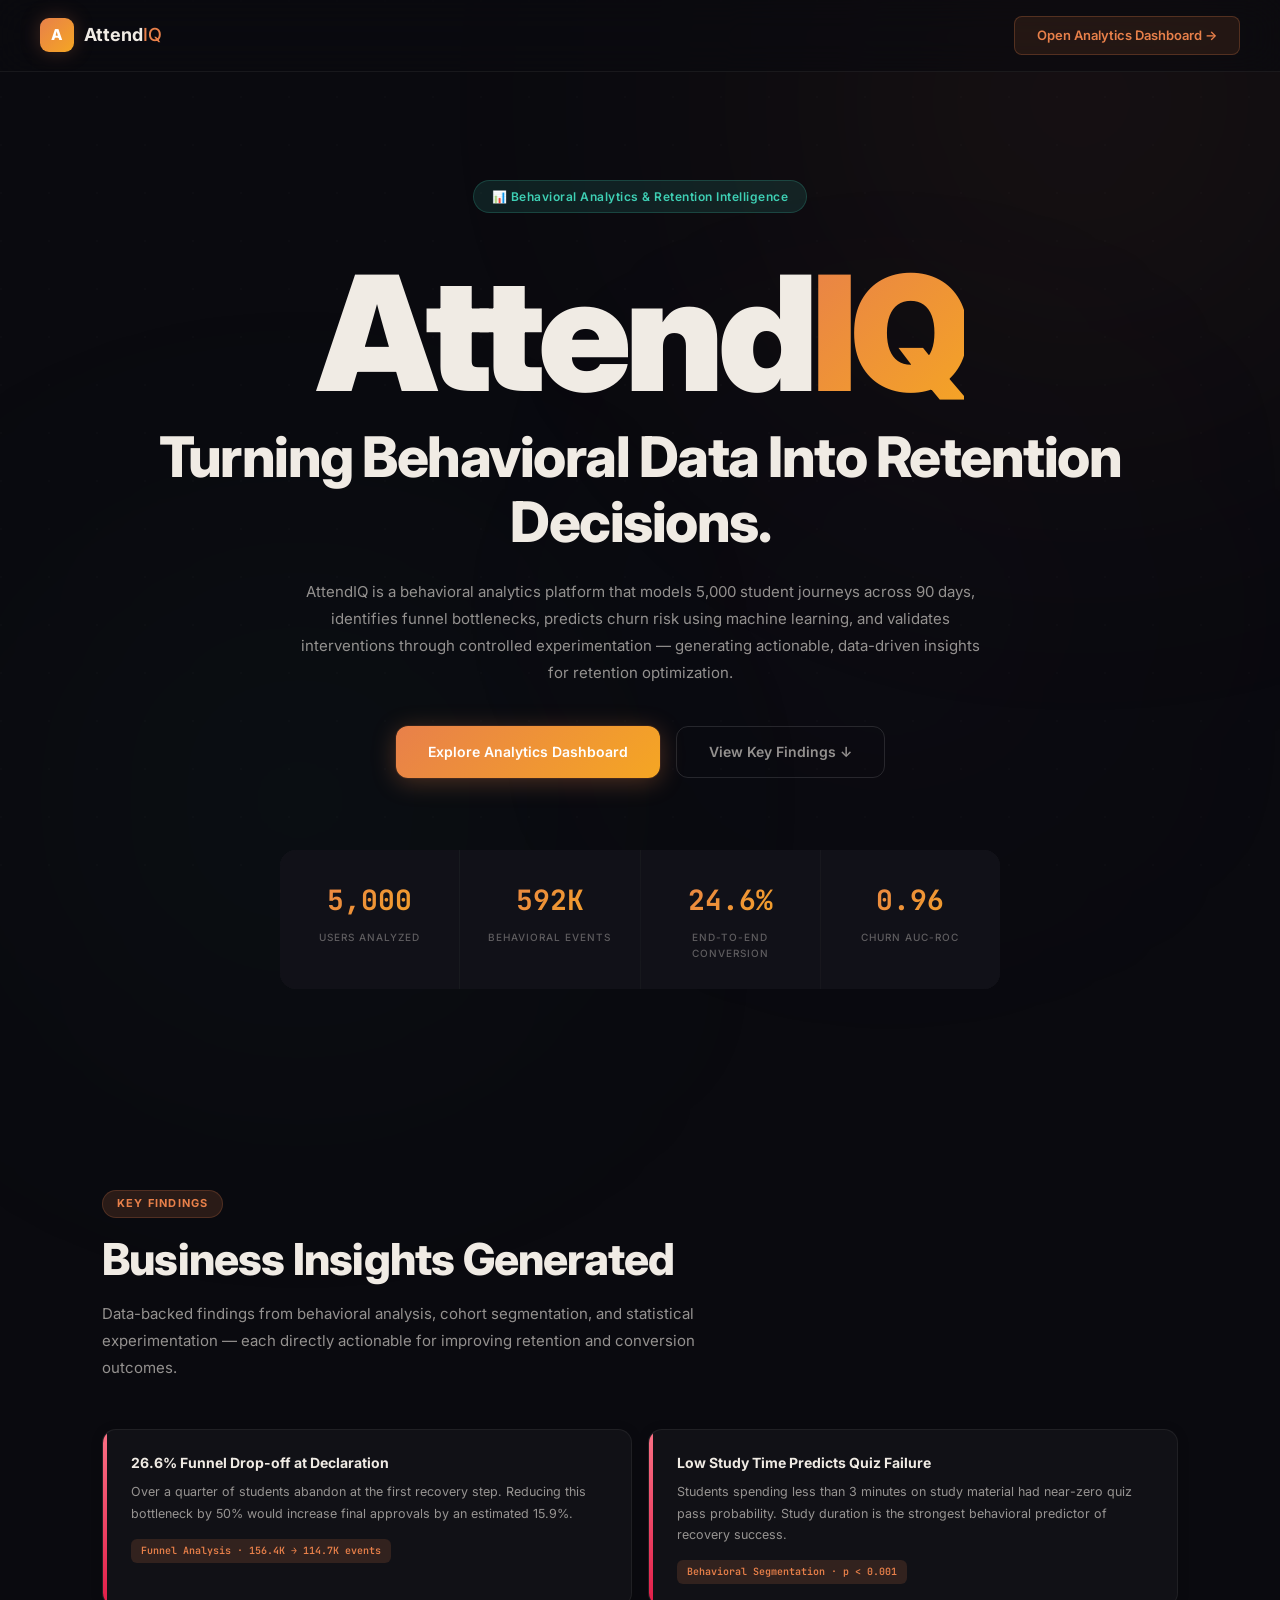
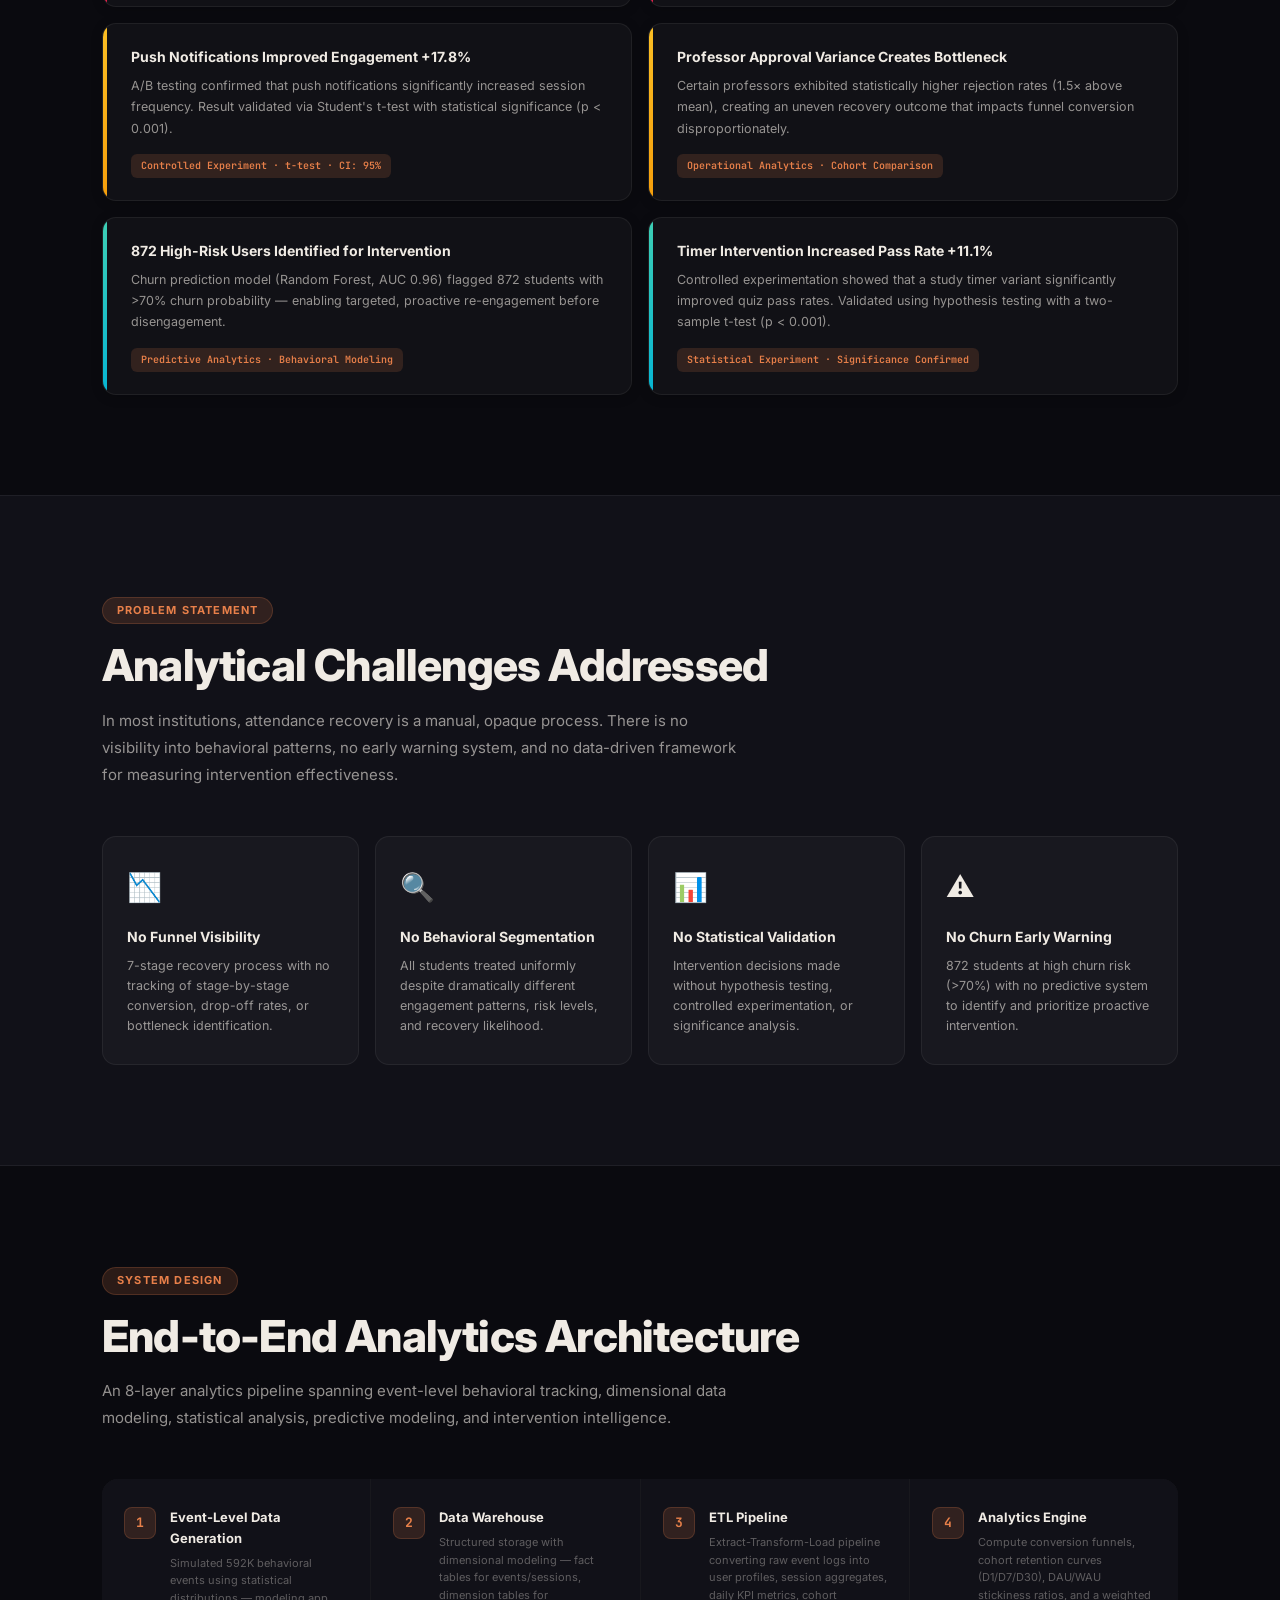
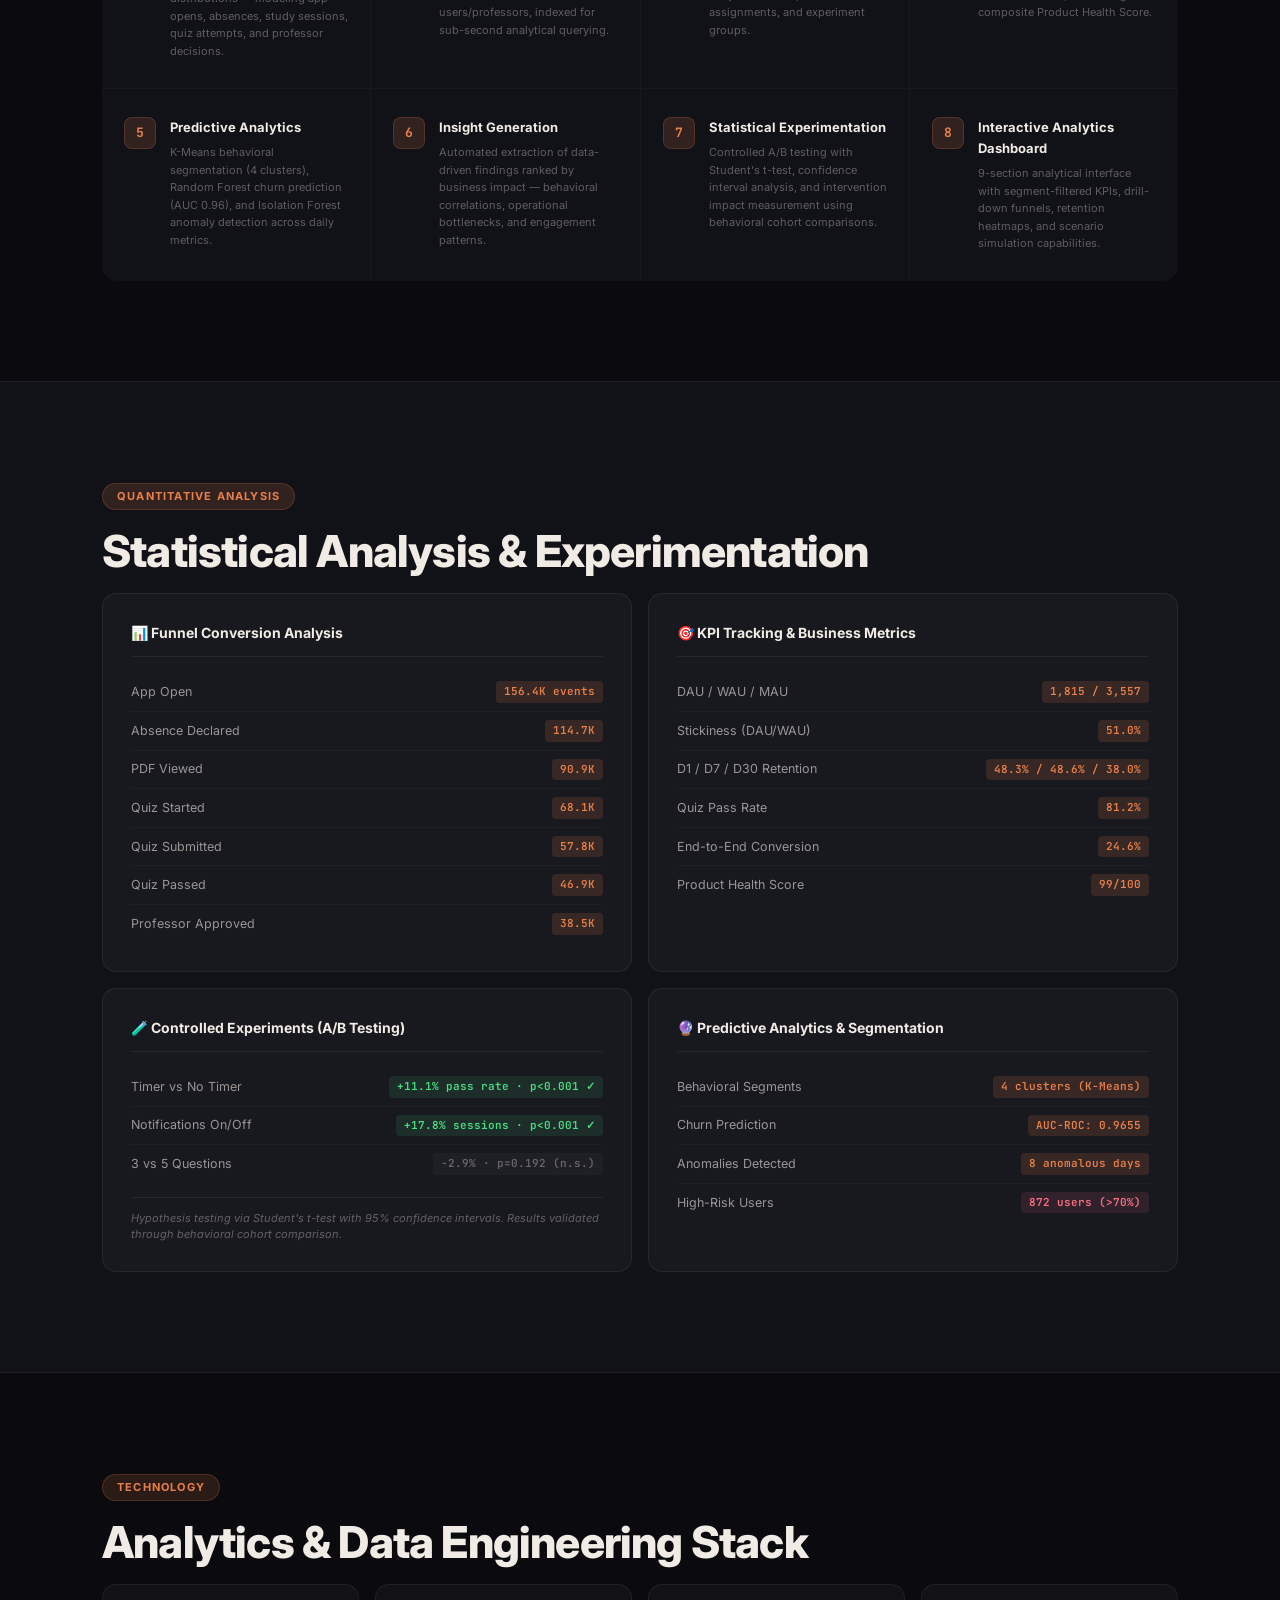
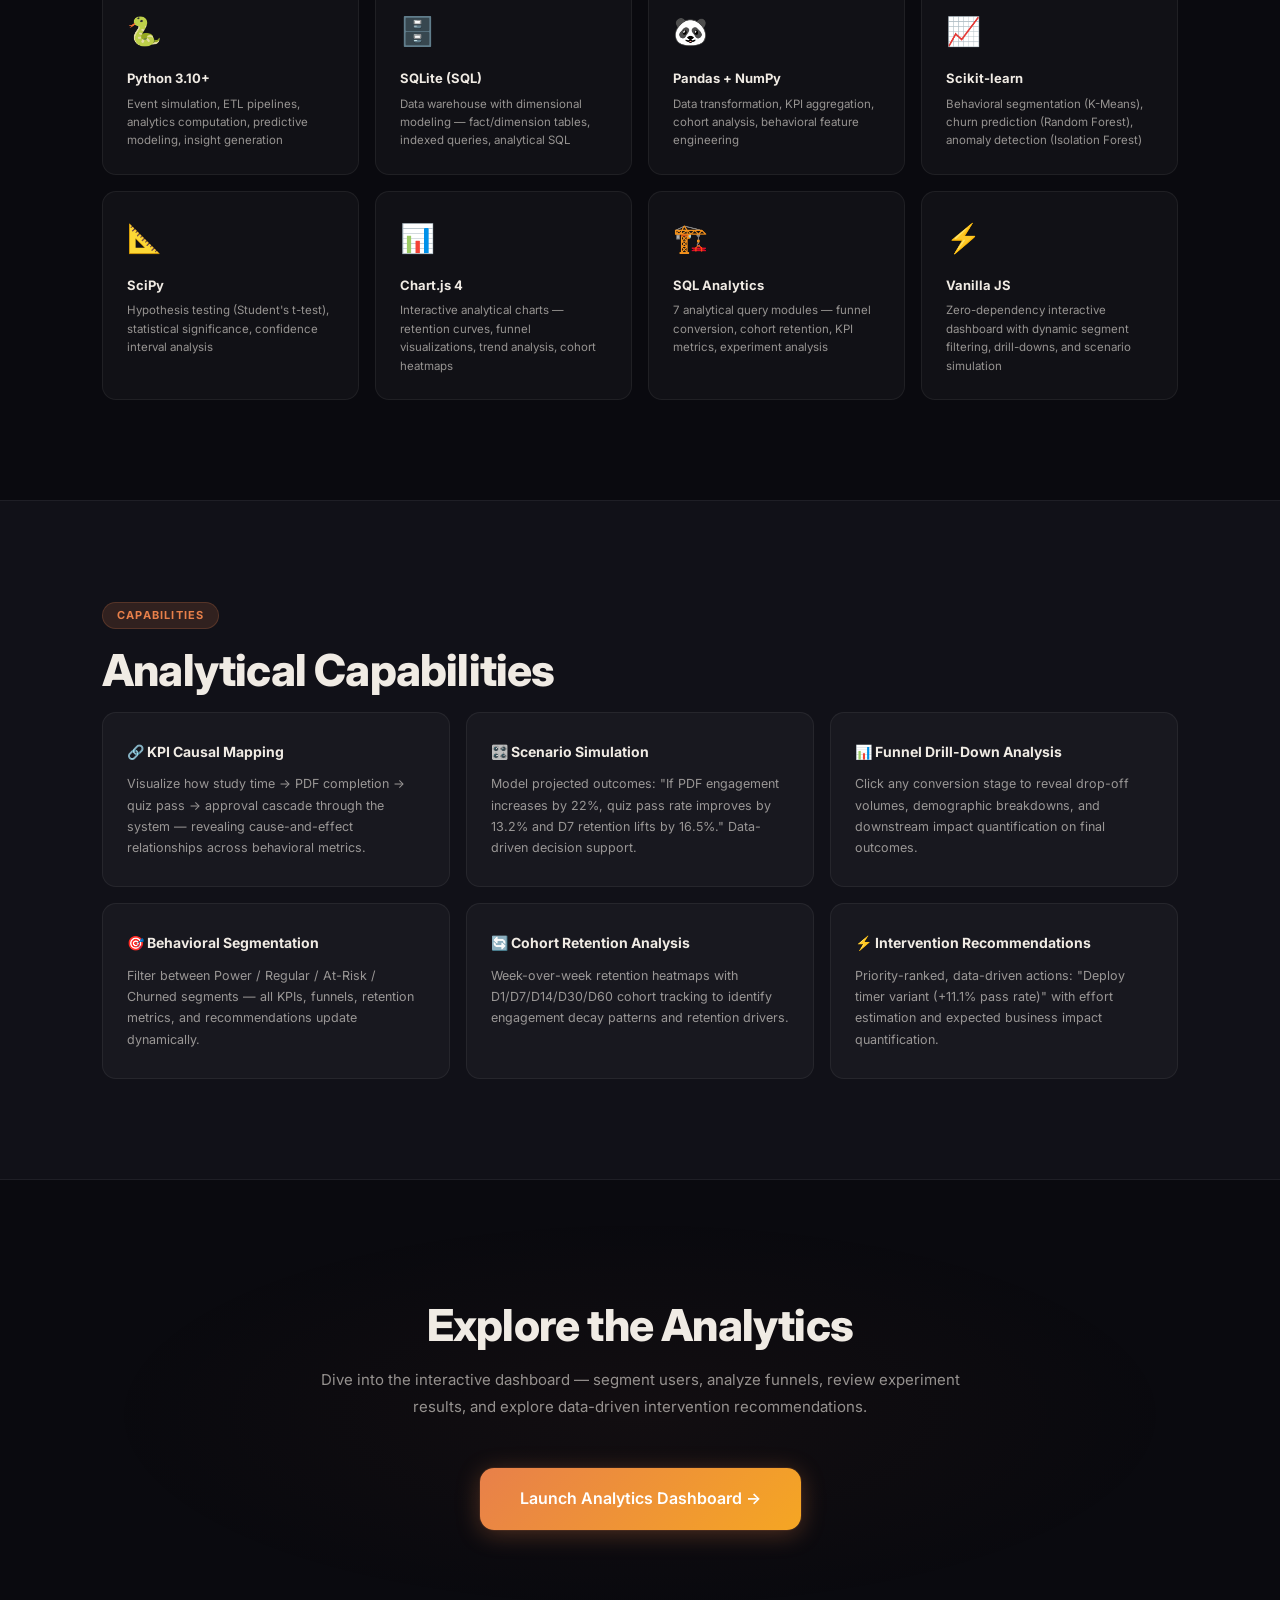
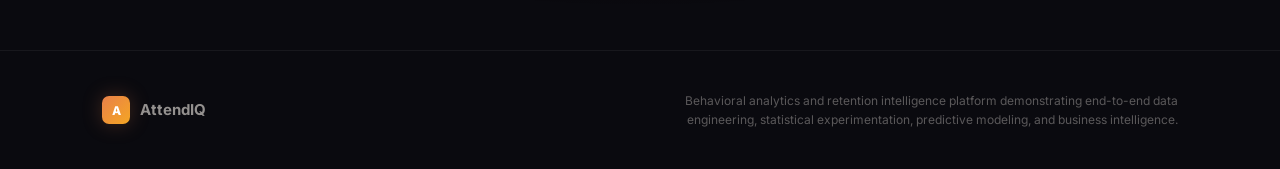
==== dashboard/index.html @ 74b56e95 "feat: AttendIQ - Behavioral Analytics Platform with 18 charts" ====
<!DOCTYPE html>
<html lang="en">
<head>
  <meta charset="UTF-8">
  <meta name="viewport" content="width=device-width, initial-scale=1.0">
  <title>AttendIQ — Behavioral Analytics & Retention Intelligence Platform</title>
  <meta name="description" content="Behavioral analytics and retention intelligence platform — funnel analysis, churn prediction, cohort retention, statistical experimentation, and data-driven intervention recommendations for student attendance recovery.">
  <link rel="stylesheet" href="css/landing.css">
</head>
<body>

<div class="bg-grid"></div>
<div class="orb orb-1"></div>
<div class="orb orb-2"></div>
<div class="orb orb-3"></div>

<!-- ═══ NAV ═══ -->
<nav class="nav">
  <div class="nav-brand"><div class="logo">A</div><span class="brand">Attend<em>IQ</em></span></div>
  <a href="app.html" class="nav-cta">Open Analytics Dashboard →</a>
</nav>

<!-- ═══ HERO ═══ -->
<section class="hero">
  <div class="hero-badge">📊 Behavioral Analytics & Retention Intelligence</div>

  <!-- Large centered brand with hover glow -->
  <div class="hero-brand-center">
    <span class="hero-brand-word">Attend<em>IQ</em></span>
  </div>

  <h1 class="hero-tagline">Turning Behavioral Data Into Retention Decisions.</h1>

  <p class="hero-sub">AttendIQ is a behavioral analytics platform that models 5,000 student journeys across 90 days, identifies funnel bottlenecks, predicts churn risk using machine learning, and validates interventions through controlled experimentation — generating actionable, data-driven insights for retention optimization.</p>
  <div class="hero-actions">
    <a href="app.html" class="btn btn-primary">Explore Analytics Dashboard</a>
    <a href="#insights" class="btn btn-ghost">View Key Findings ↓</a>
  </div>
  <div class="hero-stats">
    <div class="hero-stat"><span class="hero-stat-val">5,000</span><span class="hero-stat-lbl">Users Analyzed</span></div>
    <div class="hero-stat"><span class="hero-stat-val">592K</span><span class="hero-stat-lbl">Behavioral Events</span></div>
    <div class="hero-stat"><span class="hero-stat-val">24.6%</span><span class="hero-stat-lbl">End-to-End Conversion</span></div>
    <div class="hero-stat"><span class="hero-stat-val">0.96</span><span class="hero-stat-lbl">Churn AUC-ROC</span></div>
  </div>
</section>

<!-- ═══ KEY BUSINESS INSIGHTS ═══ -->
<section class="section" id="insights">
  <div class="container">
    <div class="section-badge">Key Findings</div>
    <h2>Business Insights Generated</h2>
    <p class="section-desc">Data-backed findings from behavioral analysis, cohort segmentation, and statistical experimentation — each directly actionable for improving retention and conversion outcomes.</p>
    <div class="insights-grid">
      <div class="insight-card critical">
        <div class="insight-indicator"></div>
        <div class="insight-content">
          <h3>26.6% Funnel Drop-off at Declaration</h3>
          <p>Over a quarter of students abandon at the first recovery step. Reducing this bottleneck by 50% would increase final approvals by an estimated 15.9%.</p>
          <div class="insight-evidence">Funnel Analysis · 156.4K → 114.7K events</div>
        </div>
      </div>
      <div class="insight-card critical">
        <div class="insight-indicator"></div>
        <div class="insight-content">
          <h3>Low Study Time Predicts Quiz Failure</h3>
          <p>Students spending less than 3 minutes on study material had near-zero quiz pass probability. Study duration is the strongest behavioral predictor of recovery success.</p>
          <div class="insight-evidence">Behavioral Segmentation · p &lt; 0.001</div>
        </div>
      </div>
      <div class="insight-card warning">
        <div class="insight-indicator"></div>
        <div class="insight-content">
          <h3>Push Notifications Improved Engagement +17.8%</h3>
          <p>A/B testing confirmed that push notifications significantly increased session frequency. Result validated via Student's t-test with statistical significance (p &lt; 0.001).</p>
          <div class="insight-evidence">Controlled Experiment · t-test · CI: 95%</div>
        </div>
      </div>
      <div class="insight-card warning">
        <div class="insight-indicator"></div>
        <div class="insight-content">
          <h3>Professor Approval Variance Creates Bottleneck</h3>
          <p>Certain professors exhibited statistically higher rejection rates (1.5× above mean), creating an uneven recovery outcome that impacts funnel conversion disproportionately.</p>
          <div class="insight-evidence">Operational Analytics · Cohort Comparison</div>
        </div>
      </div>
      <div class="insight-card info">
        <div class="insight-indicator"></div>
        <div class="insight-content">
          <h3>872 High-Risk Users Identified for Intervention</h3>
          <p>Churn prediction model (Random Forest, AUC 0.96) flagged 872 students with &gt;70% churn probability — enabling targeted, proactive re-engagement before disengagement.</p>
          <div class="insight-evidence">Predictive Analytics · Behavioral Modeling</div>
        </div>
      </div>
      <div class="insight-card info">
        <div class="insight-indicator"></div>
        <div class="insight-content">
          <h3>Timer Intervention Increased Pass Rate +11.1%</h3>
          <p>Controlled experimentation showed that a study timer variant significantly improved quiz pass rates. Validated using hypothesis testing with a two-sample t-test (p &lt; 0.001).</p>
          <div class="insight-evidence">Statistical Experiment · Significance Confirmed</div>
        </div>
      </div>
    </div>
  </div>
</section>

<!-- ═══ ANALYTICAL CHALLENGES ═══ -->
<section class="section section-dark" id="challenges">
  <div class="container">
    <div class="section-badge">Problem Statement</div>
    <h2>Analytical Challenges Addressed</h2>
    <p class="section-desc">In most institutions, attendance recovery is a manual, opaque process. There is no visibility into behavioral patterns, no early warning system, and no data-driven framework for measuring intervention effectiveness.</p>
    <div class="problem-grid">
      <div class="problem-card">
        <div class="problem-icon">📉</div>
        <h3>No Funnel Visibility</h3>
        <p>7-stage recovery process with no tracking of stage-by-stage conversion, drop-off rates, or bottleneck identification.</p>
      </div>
      <div class="problem-card">
        <div class="problem-icon">🔍</div>
        <h3>No Behavioral Segmentation</h3>
        <p>All students treated uniformly despite dramatically different engagement patterns, risk levels, and recovery likelihood.</p>
      </div>
      <div class="problem-card">
        <div class="problem-icon">📊</div>
        <h3>No Statistical Validation</h3>
        <p>Intervention decisions made without hypothesis testing, controlled experimentation, or significance analysis.</p>
      </div>
      <div class="problem-card">
        <div class="problem-icon">⚠️</div>
        <h3>No Churn Early Warning</h3>
        <p>872 students at high churn risk (&gt;70%) with no predictive system to identify and prioritize proactive intervention.</p>
      </div>
    </div>
  </div>
</section>

<!-- ═══ ANALYTICS ARCHITECTURE ═══ -->
<section class="section" id="architecture">
  <div class="container">
    <div class="section-badge">System Design</div>
    <h2>End-to-End Analytics Architecture</h2>
    <p class="section-desc">An 8-layer analytics pipeline spanning event-level behavioral tracking, dimensional data modeling, statistical analysis, predictive modeling, and intervention intelligence.</p>
    <div class="pipeline">
      <div class="pipe-step"><div class="pipe-num">1</div><div class="pipe-content"><h4>Event-Level Data Generation</h4><p>Simulated 592K behavioral events using statistical distributions — modeling app opens, absences, study sessions, quiz attempts, and professor decisions.</p></div></div>
      <div class="pipe-step"><div class="pipe-num">2</div><div class="pipe-content"><h4>Data Warehouse</h4><p>Structured storage with dimensional modeling — fact tables for events/sessions, dimension tables for users/professors, indexed for sub-second analytical querying.</p></div></div>
      <div class="pipe-step"><div class="pipe-num">3</div><div class="pipe-content"><h4>ETL Pipeline</h4><p>Extract-Transform-Load pipeline converting raw event logs into user profiles, session aggregates, daily KPI metrics, cohort assignments, and experiment groups.</p></div></div>
      <div class="pipe-step"><div class="pipe-num">4</div><div class="pipe-content"><h4>Analytics Engine</h4><p>Compute conversion funnels, cohort retention curves (D1/D7/D30), DAU/WAU stickiness ratios, and a weighted composite Product Health Score.</p></div></div>
      <div class="pipe-step"><div class="pipe-num">5</div><div class="pipe-content"><h4>Predictive Analytics</h4><p>K-Means behavioral segmentation (4 clusters), Random Forest churn prediction (AUC 0.96), and Isolation Forest anomaly detection across daily metrics.</p></div></div>
      <div class="pipe-step"><div class="pipe-num">6</div><div class="pipe-content"><h4>Insight Generation</h4><p>Automated extraction of data-driven findings ranked by business impact — behavioral correlations, operational bottlenecks, and engagement patterns.</p></div></div>
      <div class="pipe-step"><div class="pipe-num">7</div><div class="pipe-content"><h4>Statistical Experimentation</h4><p>Controlled A/B testing with Student's t-test, confidence interval analysis, and intervention impact measurement using behavioral cohort comparisons.</p></div></div>
      <div class="pipe-step"><div class="pipe-num">8</div><div class="pipe-content"><h4>Interactive Analytics Dashboard</h4><p>9-section analytical interface with segment-filtered KPIs, drill-down funnels, retention heatmaps, and scenario simulation capabilities.</p></div></div>
    </div>
  </div>
</section>

<!-- ═══ STATISTICAL ANALYSIS & EXPERIMENTATION ═══ -->
<section class="section section-dark" id="statistics">
  <div class="container">
    <div class="section-badge">Quantitative Analysis</div>
    <h2>Statistical Analysis & Experimentation</h2>
    <div class="params-grid">
      <div class="param-group">
        <h3>📊 Funnel Conversion Analysis</h3>
        <ul>
          <li><span>App Open</span> <span class="tag-val">156.4K events</span></li>
          <li><span>Absence Declared</span> <span class="tag-val">114.7K</span></li>
          <li><span>PDF Viewed</span> <span class="tag-val">90.9K</span></li>
          <li><span>Quiz Started</span> <span class="tag-val">68.1K</span></li>
          <li><span>Quiz Submitted</span> <span class="tag-val">57.8K</span></li>
          <li><span>Quiz Passed</span> <span class="tag-val">46.9K</span></li>
          <li><span>Professor Approved</span> <span class="tag-val">38.5K</span></li>
        </ul>
      </div>
      <div class="param-group">
        <h3>🎯 KPI Tracking & Business Metrics</h3>
        <ul>
          <li><span>DAU / WAU / MAU</span> <span class="tag-val">1,815 / 3,557</span></li>
          <li><span>Stickiness (DAU/WAU)</span> <span class="tag-val">51.0%</span></li>
          <li><span>D1 / D7 / D30 Retention</span> <span class="tag-val">48.3% / 48.6% / 38.0%</span></li>
          <li><span>Quiz Pass Rate</span> <span class="tag-val">81.2%</span></li>
          <li><span>End-to-End Conversion</span> <span class="tag-val">24.6%</span></li>
          <li><span>Product Health Score</span> <span class="tag-val">99/100</span></li>
        </ul>
      </div>
      <div class="param-group">
        <h3>🧪 Controlled Experiments (A/B Testing)</h3>
        <ul>
          <li><span>Timer vs No Timer</span> <span class="tag-val emerald">+11.1% pass rate · p&lt;0.001 ✓</span></li>
          <li><span>Notifications On/Off</span> <span class="tag-val emerald">+17.8% sessions · p&lt;0.001 ✓</span></li>
          <li><span>3 vs 5 Questions</span> <span class="tag-val muted">−2.9% · p=0.192 (n.s.)</span></li>
        </ul>
        <div class="stat-note">Hypothesis testing via Student's t-test with 95% confidence intervals. Results validated through behavioral cohort comparison.</div>
      </div>
      <div class="param-group">
        <h3>🔮 Predictive Analytics & Segmentation</h3>
        <ul>
          <li><span>Behavioral Segments</span> <span class="tag-val">4 clusters (K-Means)</span></li>
          <li><span>Churn Prediction</span> <span class="tag-val">AUC-ROC: 0.9655</span></li>
          <li><span>Anomalies Detected</span> <span class="tag-val">8 anomalous days</span></li>
          <li><span>High-Risk Users</span> <span class="tag-val rose">872 users (&gt;70%)</span></li>
        </ul>
      </div>
    </div>
  </div>
</section>

<!-- ═══ ANALYTICS & DATA ENGINEERING STACK ═══ -->
<section class="section" id="techstack">
  <div class="container">
    <div class="section-badge">Technology</div>
    <h2>Analytics & Data Engineering Stack</h2>
    <div class="tech-grid">
      <div class="tech-card"><div class="tech-icon">🐍</div><h4>Python 3.10+</h4><p>Event simulation, ETL pipelines, analytics computation, predictive modeling, insight generation</p></div>
      <div class="tech-card"><div class="tech-icon">🗄️</div><h4>SQLite (SQL)</h4><p>Data warehouse with dimensional modeling — fact/dimension tables, indexed queries, analytical SQL</p></div>
      <div class="tech-card"><div class="tech-icon">🐼</div><h4>Pandas + NumPy</h4><p>Data transformation, KPI aggregation, cohort analysis, behavioral feature engineering</p></div>
      <div class="tech-card"><div class="tech-icon">📈</div><h4>Scikit-learn</h4><p>Behavioral segmentation (K-Means), churn prediction (Random Forest), anomaly detection (Isolation Forest)</p></div>
      <div class="tech-card"><div class="tech-icon">📐</div><h4>SciPy</h4><p>Hypothesis testing (Student's t-test), statistical significance, confidence interval analysis</p></div>
      <div class="tech-card"><div class="tech-icon">📊</div><h4>Chart.js 4</h4><p>Interactive analytical charts — retention curves, funnel visualizations, trend analysis, cohort heatmaps</p></div>
      <div class="tech-card"><div class="tech-icon">🏗️</div><h4>SQL Analytics</h4><p>7 analytical query modules — funnel conversion, cohort retention, KPI metrics, experiment analysis</p></div>
      <div class="tech-card"><div class="tech-icon">⚡</div><h4>Vanilla JS</h4><p>Zero-dependency interactive dashboard with dynamic segment filtering, drill-downs, and scenario simulation</p></div>
    </div>
  </div>
</section>

<!-- ═══ ANALYTICAL CAPABILITIES ═══ -->
<section class="section section-dark" id="capabilities">
  <div class="container">
    <div class="section-badge">Capabilities</div>
    <h2>Analytical Capabilities</h2>
    <div class="features-grid">
      <div class="feature"><h4>🔗 KPI Causal Mapping</h4><p>Visualize how study time → PDF completion → quiz pass → approval cascade through the system — revealing cause-and-effect relationships across behavioral metrics.</p></div>
      <div class="feature"><h4>🎛️ Scenario Simulation</h4><p>Model projected outcomes: "If PDF engagement increases by 22%, quiz pass rate improves by 13.2% and D7 retention lifts by 16.5%." Data-driven decision support.</p></div>
      <div class="feature"><h4>📊 Funnel Drill-Down Analysis</h4><p>Click any conversion stage to reveal drop-off volumes, demographic breakdowns, and downstream impact quantification on final outcomes.</p></div>
      <div class="feature"><h4>🎯 Behavioral Segmentation</h4><p>Filter between Power / Regular / At-Risk / Churned segments — all KPIs, funnels, retention metrics, and recommendations update dynamically.</p></div>
      <div class="feature"><h4>🔄 Cohort Retention Analysis</h4><p>Week-over-week retention heatmaps with D1/D7/D14/D30/D60 cohort tracking to identify engagement decay patterns and retention drivers.</p></div>
      <div class="feature"><h4>⚡ Intervention Recommendations</h4><p>Priority-ranked, data-driven actions: "Deploy timer variant (+11.1% pass rate)" with effort estimation and expected business impact quantification.</p></div>
    </div>
  </div>
</section>

<!-- ═══ CTA ═══ -->
<section class="section section-cta">
  <div class="container" style="text-align:center">
    <h2>Explore the Analytics</h2>
    <p class="section-desc" style="margin-left:auto;margin-right:auto">Dive into the interactive dashboard — segment users, analyze funnels, review experiment results, and explore data-driven intervention recommendations.</p>
    <a href="app.html" class="btn btn-primary btn-lg">Launch Analytics Dashboard →</a>
  </div>
</section>

<!-- ═══ FOOTER ═══ -->
<footer class="footer">
  <div class="container footer-inner">
    <div class="footer-brand"><div class="logo logo-sm">A</div><span>AttendIQ</span></div>
    <div class="footer-text">Behavioral analytics and retention intelligence platform demonstrating end-to-end data engineering, statistical experimentation, predictive modeling, and business intelligence.</div>
  </div>
</footer>

</body>
</html>
---- dashboard/css/landing.css ----
@import url('https://fonts.googleapis.com/css2?family=Inter:wght@300;400;500;600;700;800;900&family=JetBrains+Mono:wght@400;500;600;700&display=swap');

/* ═══════════════════════════════════════════════════════════════
   AttendIQ — Premium Dark Landing Page
   Inspired by Linear, Stripe, Vercel
   ═══════════════════════════════════════════════════════════════ */

:root {
  --bg-deep: #0a0a0f;
  --bg-surface: #111118;
  --bg-card: rgba(255,255,255,0.03);
  --bg-card-hover: rgba(255,255,255,0.06);
  --bg-glass: rgba(255,255,255,0.04);
  --border: rgba(255,255,255,0.06);
  --border-hover: rgba(255,255,255,0.12);
  --border-glow: rgba(179,92,30,0.3);
  --text: #f0ebe4;
  --text2: rgba(240,235,228,0.6);
  --text3: rgba(240,235,228,0.35);
  --accent: #e8804a;
  --accent2: #f5a623;
  --accent-glow: rgba(232,128,74,0.15);
  --teal: #3ecfb4;
  --teal-glow: rgba(62,207,180,0.12);
  --emerald: #4ade80;
  --amber: #fbbf24;
  --rose: #fb7185;
  --violet: #a78bfa;
}

*, *::before, *::after { box-sizing: border-box; margin: 0; padding: 0; }
html { scroll-behavior: smooth; }
body {
  font-family: 'Inter', -apple-system, BlinkMacSystemFont, sans-serif;
  background: var(--bg-deep);
  color: var(--text);
  line-height: 1.6;
  overflow-x: hidden;
  -webkit-font-smoothing: antialiased;
}

/* ─── Animated Aurora Background ─── */
.bg-grid {
  position: fixed; inset: 0; z-index: 0; pointer-events: none;
  background-image:
    radial-gradient(circle at 1px 1px, rgba(255,255,255,0.015) 1px, transparent 0);
  background-size: 48px 48px;
}
.orb {
  position: fixed; border-radius: 50%;
  filter: blur(160px); pointer-events: none; z-index: 0;
}
.orb-1 {
  width: 800px; height: 800px; top: -300px; right: -200px;
  background: radial-gradient(circle, rgba(232,128,74,0.12) 0%, transparent 70%);
  animation: aurora 30s ease-in-out infinite;
}
.orb-2 {
  width: 600px; height: 600px; bottom: -200px; left: 0;
  background: radial-gradient(circle, rgba(62,207,180,0.08) 0%, transparent 70%);
  animation: aurora 25s ease-in-out infinite reverse;
}
.orb-3 {
  width: 500px; height: 500px; top: 40%; left: 50%;
  background: radial-gradient(circle, rgba(167,139,250,0.06) 0%, transparent 70%);
  animation: aurora 35s ease-in-out infinite 3s;
}
@keyframes aurora {
  0%, 100% { transform: translate(0, 0) scale(1); }
  33% { transform: translate(60px, -40px) scale(1.1); }
  66% { transform: translate(-30px, 30px) scale(0.95); }
}

/* Scrollbar */
::-webkit-scrollbar { width: 6px; }
::-webkit-scrollbar-track { background: transparent; }
::-webkit-scrollbar-thumb { background: rgba(255,255,255,0.08); border-radius: 3px; }

.container { max-width: 1140px; margin: 0 auto; padding: 0 32px; position: relative; z-index: 1; }

/* ═══ NAVIGATION ═══ */
.nav {
  display: flex; justify-content: space-between; align-items: center;
  padding: 16px 40px; position: fixed; top: 0; left: 0; right: 0; z-index: 100;
  background: rgba(10,10,15,0.7); backdrop-filter: blur(20px) saturate(1.4);
  border-bottom: 1px solid var(--border);
}
.nav-brand { display: flex; align-items: center; gap: 10px; }
.logo {
  width: 34px; height: 34px; border-radius: 9px;
  background: linear-gradient(135deg, var(--accent), var(--accent2));
  display: flex; align-items: center; justify-content: center;
  font-size: 15px; font-weight: 800; color: #fff;
  box-shadow: 0 0 20px rgba(232,128,74,0.25);
}
.logo-sm { width: 28px; height: 28px; font-size: 12px; border-radius: 7px; }
.brand {
  font-size: 18px; font-weight: 700; color: var(--text);
  cursor: pointer; transition: all 0.3s;
}
.brand em { font-style: normal; color: var(--accent); font-weight: 500; }
.brand:hover { text-shadow: 0 0 30px rgba(232,128,74,0.4); }
.nav-cta {
  padding: 8px 22px; border-radius: 8px;
  background: rgba(232,128,74,0.1); border: 1px solid rgba(232,128,74,0.25);
  color: var(--accent); font-size: 13px; font-weight: 600;
  text-decoration: none; transition: all 0.3s;
}
.nav-cta:hover {
  background: rgba(232,128,74,0.18);
  box-shadow: 0 0 20px rgba(232,128,74,0.15);
}

/* ═══ HERO SECTION ═══ */
.hero {
  padding: 180px 40px 100px; text-align: center;
  position: relative; z-index: 1;
}
.hero-badge {
  display: inline-block; padding: 6px 18px; border-radius: 20px;
  background: var(--teal-glow); border: 1px solid rgba(62,207,180,0.2);
  color: var(--teal); font-size: 12px; font-weight: 600;
  letter-spacing: 0.5px; margin-bottom: 40px;
  animation: fadeUp 0.8s ease both;
}

/* ── Giant Brand Wordmark ── */
.hero-brand-center {
  margin: 0 auto 12px; text-align: center;
  animation: fadeUp 1s ease both 0.1s;
}
.hero-brand-word {
  display: inline-block;
  font-size: clamp(80px, 14vw, 160px);
  font-weight: 900;
  letter-spacing: -6px;
  color: var(--text);
  cursor: default;
  transition: all 0.5s cubic-bezier(0.23, 1, 0.32, 1);
  line-height: 1;
  position: relative;
}
.hero-brand-word em {
  font-style: normal;
  background: linear-gradient(135deg, var(--accent), var(--accent2));
  -webkit-background-clip: text;
  -webkit-text-fill-color: transparent;
  background-clip: text;
  transition: all 0.5s ease;
}
.hero-brand-word:hover {
  text-shadow:
    0 0 60px rgba(232,128,74,0.4),
    0 0 120px rgba(232,128,74,0.15);
  transform: scale(1.03);
  letter-spacing: -4px;
}
.hero-brand-word:hover em {
  filter: brightness(1.3);
  text-shadow: 0 0 60px rgba(245,166,35,0.6);
}

/* ── Tagline ── */
.hero-tagline {
  font-size: clamp(18px, 2.5vw, 24px);
  font-weight: 500;
  color: var(--text2);
  letter-spacing: -0.3px;
  margin-bottom: 28px;
  animation: fadeUp 1s ease both 0.2s;
}

/* ── Legacy h1 fallback ── */
.hero h1 {
  font-size: clamp(32px, 5vw, 56px); font-weight: 800;
  line-height: 1.15; letter-spacing: -1.5px;
  margin-bottom: 24px; color: var(--text);
}
.gradient-text {
  background: linear-gradient(135deg, var(--accent), var(--accent2));
  -webkit-background-clip: text; -webkit-text-fill-color: transparent;
  background-clip: text;
}

.hero-sub {
  max-width: 680px; margin: 0 auto 40px;
  font-size: 15px; color: var(--text2); line-height: 1.8;
  animation: fadeUp 1s ease both 0.3s;
}

/* ── CTA Buttons ── */
.hero-actions {
  display: flex; gap: 16px; justify-content: center;
  margin-bottom: 72px;
  animation: fadeUp 1s ease both 0.4s;
}
.btn {
  display: inline-flex; align-items: center;
  padding: 14px 32px; border-radius: 12px;
  font-size: 14px; font-weight: 600;
  text-decoration: none; transition: all 0.3s;
  cursor: pointer; border: none;
}
.btn-primary {
  background: linear-gradient(135deg, var(--accent), var(--accent2));
  color: #fff;
  box-shadow: 0 4px 24px rgba(232,128,74,0.3), 0 0 0 1px rgba(232,128,74,0.1);
}
.btn-primary:hover {
  box-shadow: 0 8px 40px rgba(232,128,74,0.4), 0 0 0 1px rgba(232,128,74,0.2);
  transform: translateY(-2px);
}
.btn-ghost {
  background: transparent;
  border: 1px solid var(--border-hover);
  color: var(--text2);
}
.btn-ghost:hover { border-color: rgba(255,255,255,0.2); color: var(--text); }
.btn-lg { padding: 18px 40px; font-size: 16px; border-radius: 14px; }

/* ── Hero Stats Row ── */
.hero-stats {
  display: grid; grid-template-columns: repeat(4, 1fr);
  gap: 1px; max-width: 720px; margin: 0 auto;
  background: var(--border); border-radius: 16px; overflow: hidden;
  animation: fadeUp 1s ease both 0.5s;
}
.hero-stat {
  text-align: center; padding: 28px 16px;
  background: var(--bg-surface);
  transition: all 0.3s;
}
.hero-stat:hover { background: var(--bg-card-hover); }
.hero-stat-val {
  display: block;
  font-family: 'JetBrains Mono', monospace;
  font-size: 28px; font-weight: 700;
  background: linear-gradient(135deg, var(--accent), var(--accent2));
  -webkit-background-clip: text; -webkit-text-fill-color: transparent;
  background-clip: text;
}
.hero-stat-lbl {
  display: block; font-size: 10px; color: var(--text3);
  margin-top: 6px; text-transform: uppercase; letter-spacing: 1px; font-weight: 500;
}

/* ── Animations ── */
@keyframes fadeUp {
  from { opacity: 0; transform: translateY(24px); }
  to { opacity: 1; transform: translateY(0); }
}

/* ═══ SECTIONS ═══ */
.section {
  padding: 100px 0; position: relative; z-index: 1;
}
.section-dark {
  background: var(--bg-surface);
  border-top: 1px solid var(--border);
  border-bottom: 1px solid var(--border);
}
.section-cta {
  padding: 120px 0;
  background: radial-gradient(ellipse at center, rgba(232,128,74,0.04) 0%, transparent 60%);
}
.section-badge {
  display: inline-block; padding: 4px 14px; border-radius: 16px;
  background: var(--accent-glow);
  border: 1px solid rgba(232,128,74,0.2);
  color: var(--accent); font-size: 11px; font-weight: 700;
  text-transform: uppercase; letter-spacing: 1.2px; margin-bottom: 16px;
}
.section h2 {
  font-size: clamp(28px, 4vw, 44px); font-weight: 800;
  letter-spacing: -0.8px; margin-bottom: 16px;
  line-height: 1.15; color: var(--text);
}
.section-desc {
  max-width: 640px; font-size: 15px; color: var(--text2);
  line-height: 1.8; margin-bottom: 48px;
}

/* ═══ INSIGHT CARDS ═══ */
.insights-grid {
  display: grid; grid-template-columns: repeat(2, 1fr); gap: 16px;
}
.insight-card {
  display: flex; gap: 0; padding: 0;
  border-radius: 14px; overflow: hidden;
  background: var(--bg-card);
  border: 1px solid var(--border);
  box-shadow: 0 2px 12px rgba(0,0,0,0.2);
  transition: all 0.3s ease;
}
.insight-card:hover {
  border-color: var(--border-hover);
  transform: translateY(-3px);
  box-shadow: 0 12px 40px rgba(0,0,0,0.3);
}
.insight-indicator { width: 4px; flex-shrink: 0; }
.insight-card.critical .insight-indicator { background: linear-gradient(180deg, var(--rose), #e11d48); }
.insight-card.warning .insight-indicator { background: linear-gradient(180deg, var(--amber), #f59e0b); }
.insight-card.info .insight-indicator { background: linear-gradient(180deg, var(--teal), #06b6d4); }
.insight-content { padding: 22px 24px; flex: 1; }
.insight-content h3 {
  font-size: 14px; font-weight: 700; margin-bottom: 8px;
  color: var(--text); line-height: 1.5;
}
.insight-content p {
  font-size: 12.5px; color: var(--text2);
  line-height: 1.7; margin-bottom: 12px;
}
.insight-evidence {
  font-size: 10px; font-family: 'JetBrains Mono', monospace;
  font-weight: 600; color: var(--accent);
  padding: 4px 10px; border-radius: 6px;
  background: var(--accent-glow); display: inline-block;
}

/* ═══ PROBLEM GRID ═══ */
.problem-grid {
  display: grid; grid-template-columns: repeat(4, 1fr); gap: 16px;
}
.problem-card {
  padding: 28px 24px; border-radius: 14px;
  background: var(--bg-card);
  border: 1px solid var(--border);
  transition: all 0.3s ease;
}
.problem-card:hover {
  border-color: var(--border-hover);
  transform: translateY(-3px);
  box-shadow: 0 12px 40px rgba(0,0,0,0.2);
}
.problem-icon { font-size: 28px; margin-bottom: 16px; }
.problem-card h3 { font-size: 14px; font-weight: 700; margin-bottom: 8px; color: var(--text); }
.problem-card p { font-size: 12.5px; color: var(--text2); line-height: 1.6; }

/* ═══ PIPELINE (2×4 Grid) ═══ */
.pipeline {
  display: grid; grid-template-columns: repeat(4, 1fr); gap: 1px;
  background: var(--border); border-radius: 16px; overflow: hidden;
}
.pipe-step {
  padding: 28px 22px; background: var(--bg-surface);
  display: flex; gap: 14px; align-items: flex-start;
  transition: all 0.3s ease; cursor: default;
}
.pipe-step:hover { background: var(--bg-card-hover); }
.pipe-num {
  width: 32px; height: 32px; border-radius: 8px; flex-shrink: 0;
  background: var(--accent-glow);
  border: 1px solid rgba(232,128,74,0.2);
  display: flex; align-items: center; justify-content: center;
  font-family: 'JetBrains Mono', monospace;
  font-size: 13px; font-weight: 700; color: var(--accent);
}
.pipe-content h4 {
  font-size: 13px; font-weight: 700; color: var(--text);
  margin-bottom: 6px;
}
.pipe-content p { font-size: 11px; color: var(--text3); line-height: 1.6; }

/* ═══ PARAMS / STATISTICS GRID ═══ */
.params-grid {
  display: grid; grid-template-columns: repeat(2, 1fr); gap: 16px;
}
.param-group {
  padding: 28px; border-radius: 14px;
  background: var(--bg-card);
  border: 1px solid var(--border);
  transition: all 0.3s ease;
}
.param-group:hover {
  border-color: var(--border-hover);
  box-shadow: 0 8px 32px rgba(0,0,0,0.2);
}
.param-group h3 {
  font-size: 14px; font-weight: 700; color: var(--text);
  margin-bottom: 16px; padding-bottom: 12px;
  border-bottom: 1px solid var(--border);
}
.param-group ul { list-style: none; }
.param-group li {
  display: flex; justify-content: space-between; align-items: center;
  padding: 8px 0; font-size: 12.5px; color: var(--text2);
  border-bottom: 1px solid rgba(255,255,255,0.03);
}
.param-group li:last-child { border-bottom: none; }
.tag-val {
  font-family: 'JetBrains Mono', monospace;
  font-size: 11px; font-weight: 600; color: var(--accent);
  padding: 2px 8px; border-radius: 4px;
  background: var(--accent-glow);
}
.tag-val.emerald { color: var(--emerald); background: rgba(74,222,128,0.1); }
.tag-val.muted { color: var(--text3); background: rgba(255,255,255,0.03); }
.tag-val.rose { color: var(--rose); background: rgba(251,113,133,0.1); }
.stat-note {
  margin-top: 14px; padding-top: 12px;
  border-top: 1px solid var(--border);
  font-size: 11px; color: var(--text3);
  font-style: italic; line-height: 1.5;
}

/* ═══ TECH GRID ═══ */
.tech-grid {
  display: grid; grid-template-columns: repeat(4, 1fr); gap: 16px;
}
.tech-card {
  padding: 24px; border-radius: 14px;
  background: var(--bg-card);
  border: 1px solid var(--border);
  transition: all 0.3s ease;
}
.tech-card:hover {
  border-color: var(--border-hover);
  transform: translateY(-3px);
  box-shadow: 0 12px 40px rgba(0,0,0,0.2);
}
.tech-icon { font-size: 28px; margin-bottom: 14px; }
.tech-card h4 { font-size: 13px; font-weight: 700; color: var(--text); margin-bottom: 6px; }
.tech-card p { font-size: 11.5px; color: var(--text2); line-height: 1.6; }

/* ═══ FEATURES / CAPABILITIES GRID ═══ */
.features-grid {
  display: grid; grid-template-columns: repeat(3, 1fr); gap: 16px;
}
.feature {
  padding: 28px 24px; border-radius: 14px;
  background: var(--bg-card);
  border: 1px solid var(--border);
  transition: all 0.3s ease;
}
.feature:hover {
  border-color: var(--border-hover);
  transform: translateY(-3px);
  box-shadow: 0 12px 40px rgba(0,0,0,0.2);
}
.feature h4 {
  font-size: 14px; font-weight: 700; margin-bottom: 10px;
  color: var(--text);
}
.feature p { font-size: 12.5px; color: var(--text2); line-height: 1.7; }

/* ═══ FOOTER ═══ */
.footer {
  padding: 40px 0; border-top: 1px solid var(--border);
  background: var(--bg-deep);
}
.footer-inner {
  display: flex; justify-content: space-between;
  align-items: center; gap: 20px;
}
.footer-brand {
  display: flex; align-items: center; gap: 10px;
  font-weight: 700; font-size: 15px; color: var(--text2);
}
.footer-text {
  font-size: 12px; color: var(--text3);
  max-width: 500px; text-align: right; line-height: 1.6;
}

/* ═══ RESPONSIVE ═══ */
@media (max-width: 900px) {
  .hero-stats { grid-template-columns: repeat(2, 1fr); }
  .insights-grid, .params-grid { grid-template-columns: 1fr; }
  .problem-grid, .tech-grid { grid-template-columns: repeat(2, 1fr); }
  .features-grid { grid-template-columns: 1fr; }
  .pipeline { grid-template-columns: repeat(2, 1fr); }
  .hero-brand-word { letter-spacing: -3px; }
}
@media (max-width: 600px) {
  .nav { padding: 12px 20px; }
  .hero { padding: 140px 20px 60px; }
  .hero-stats { grid-template-columns: repeat(2, 1fr); }
  .problem-grid, .tech-grid, .pipeline { grid-template-columns: 1fr; }
  .hero-brand-word { letter-spacing: -2px; }
  .footer-inner { flex-direction: column; text-align: center; }
  .footer-text { text-align: center; }
}
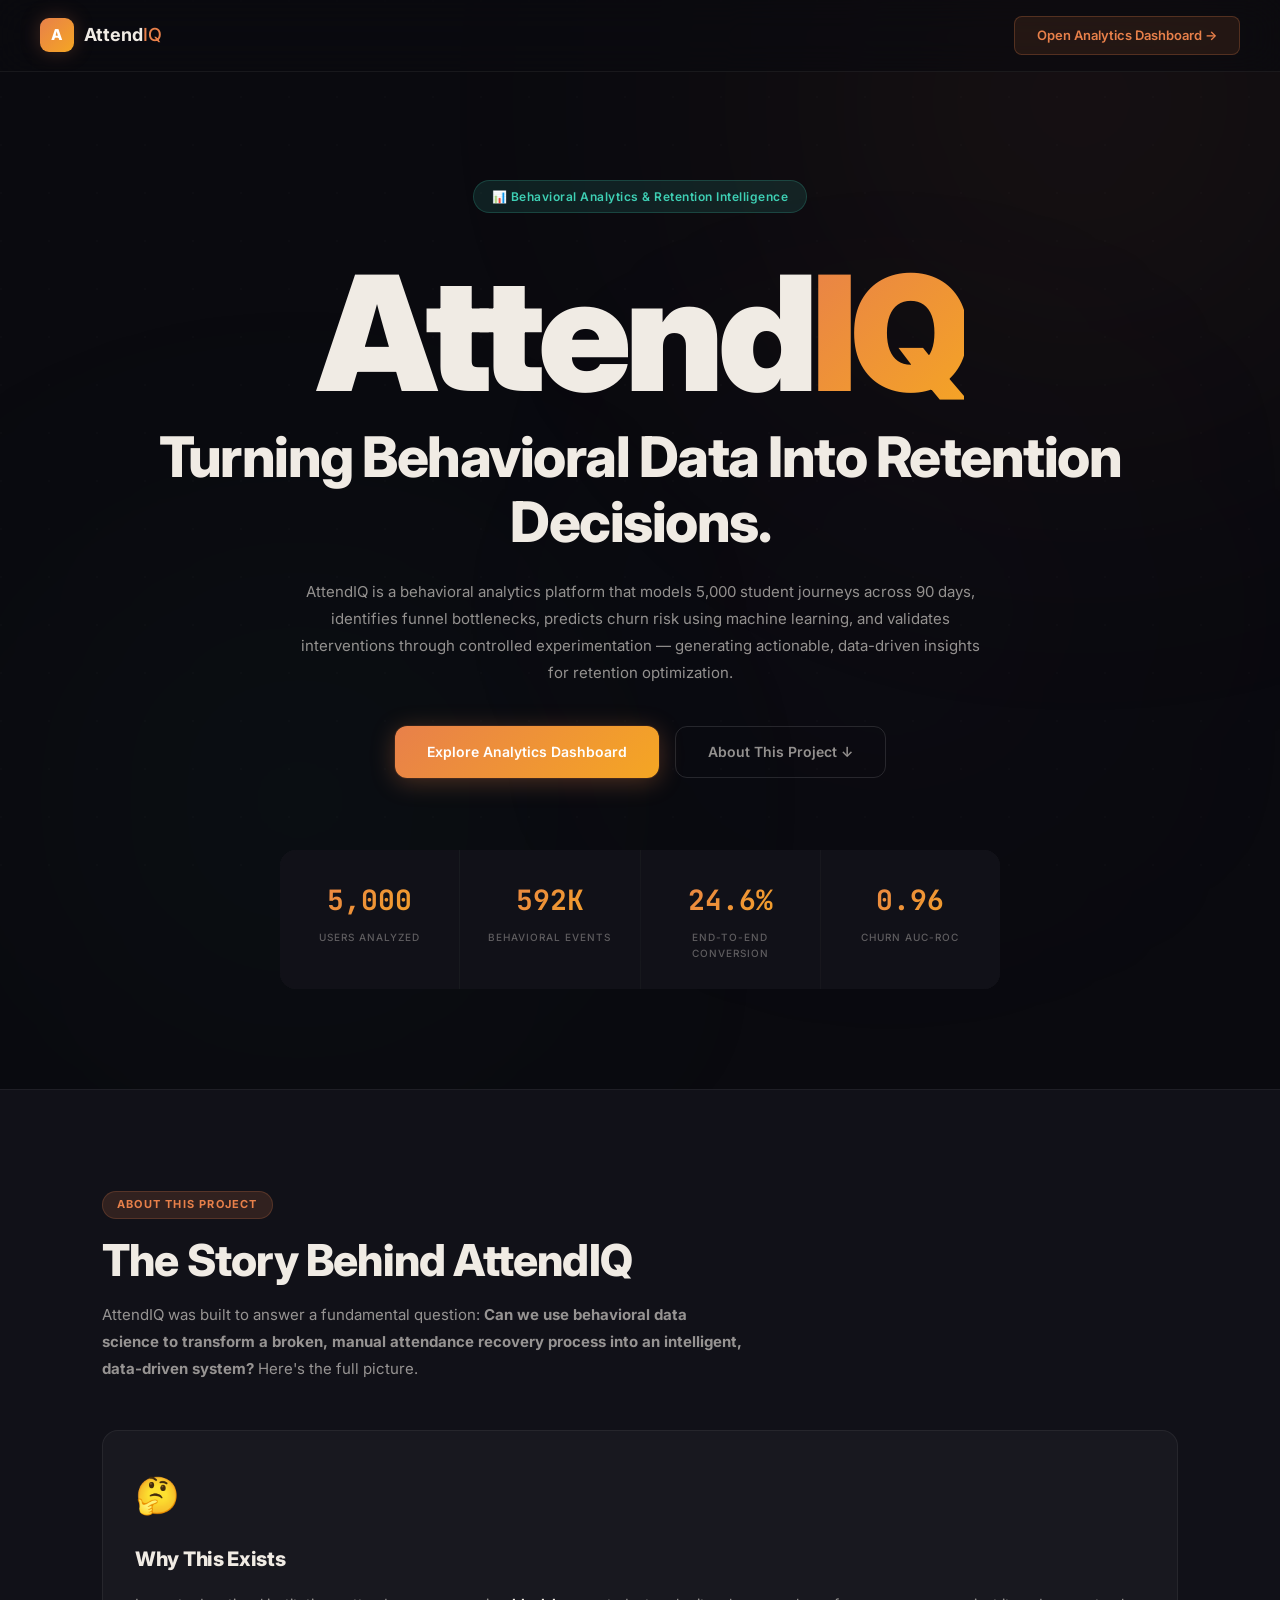
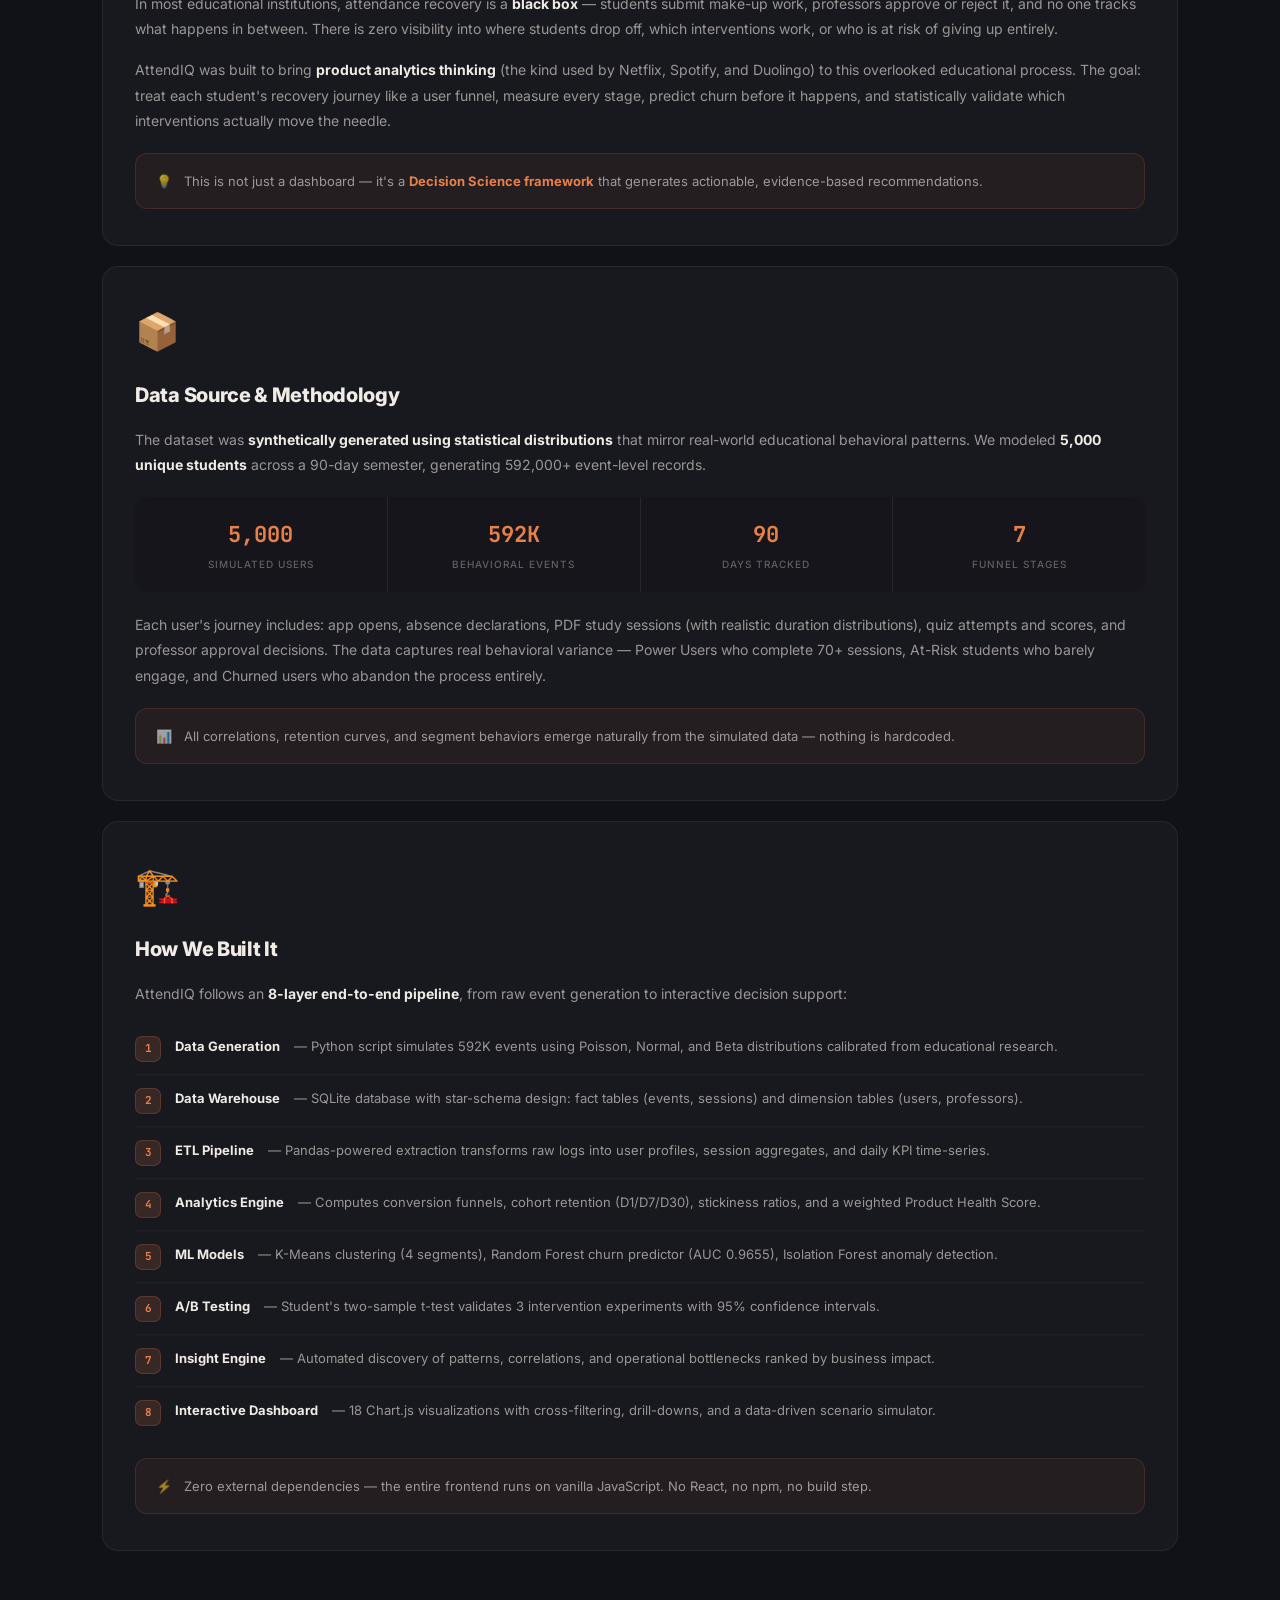
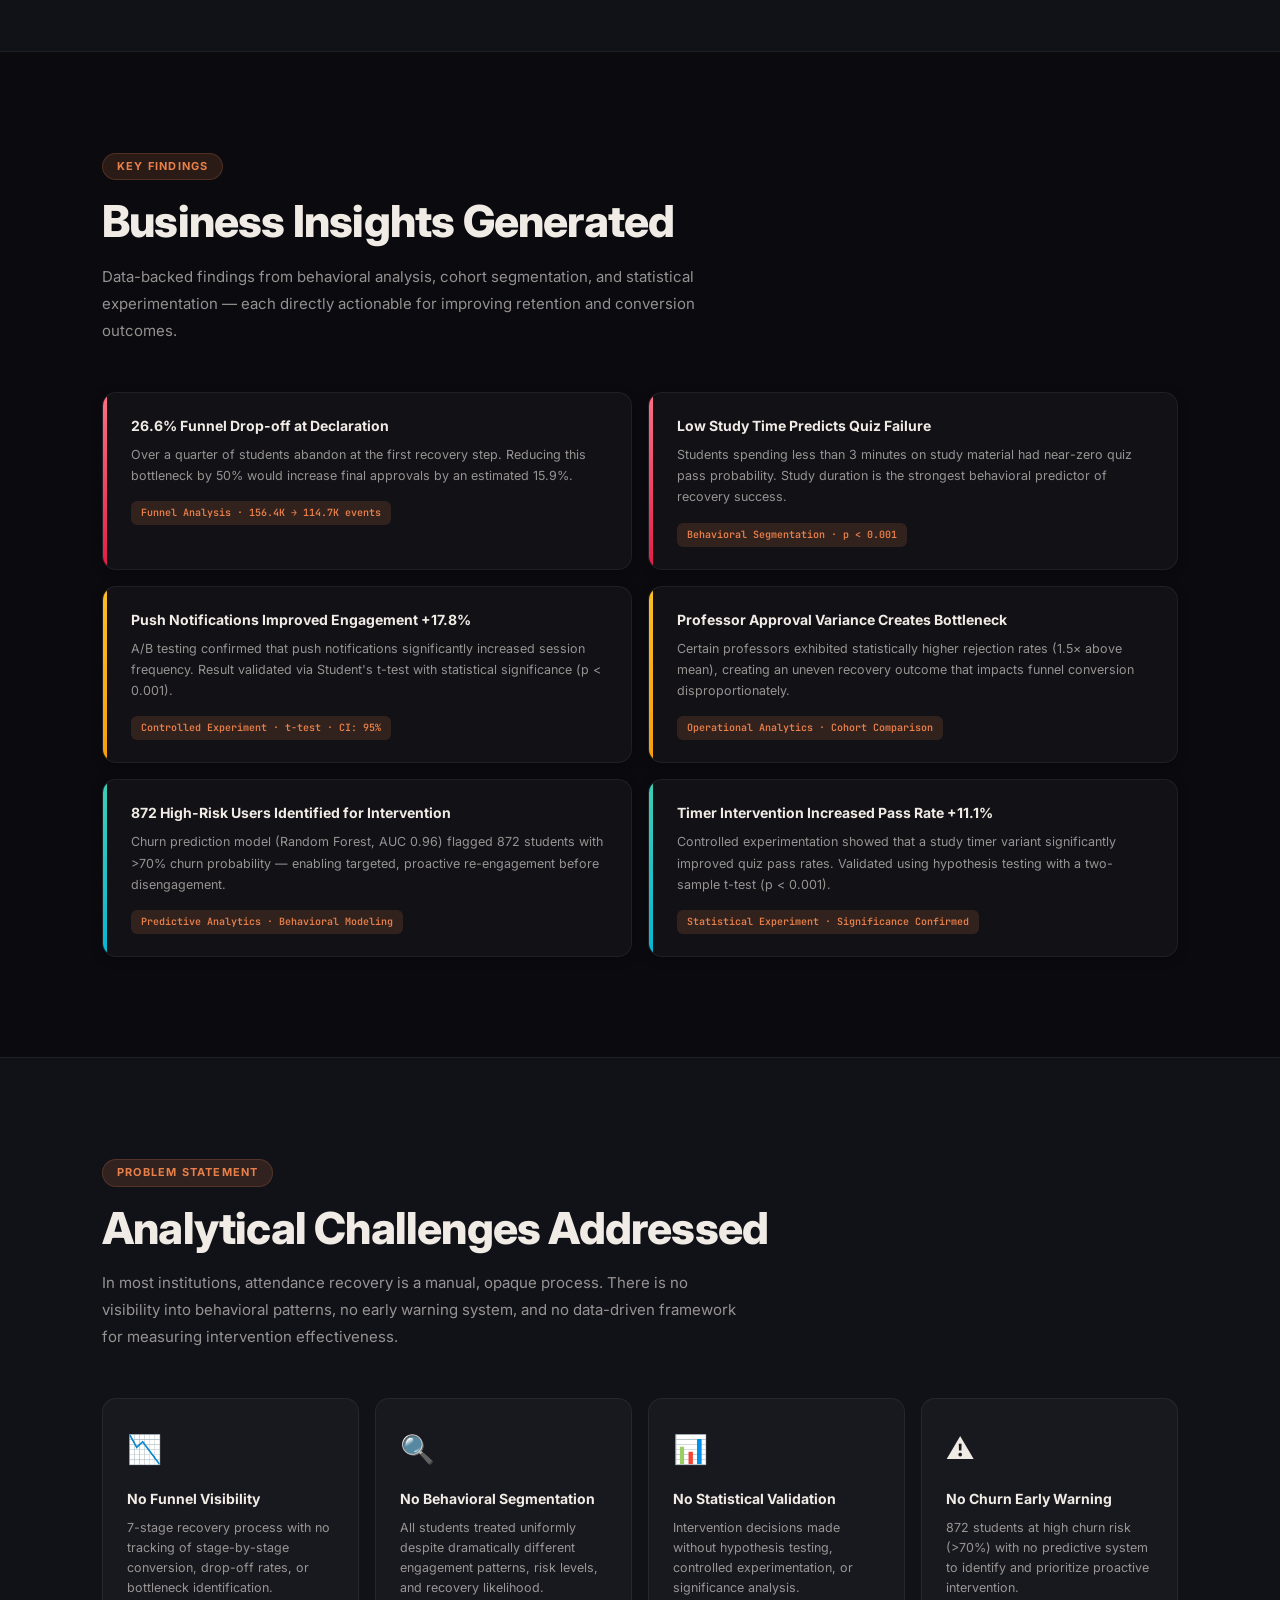
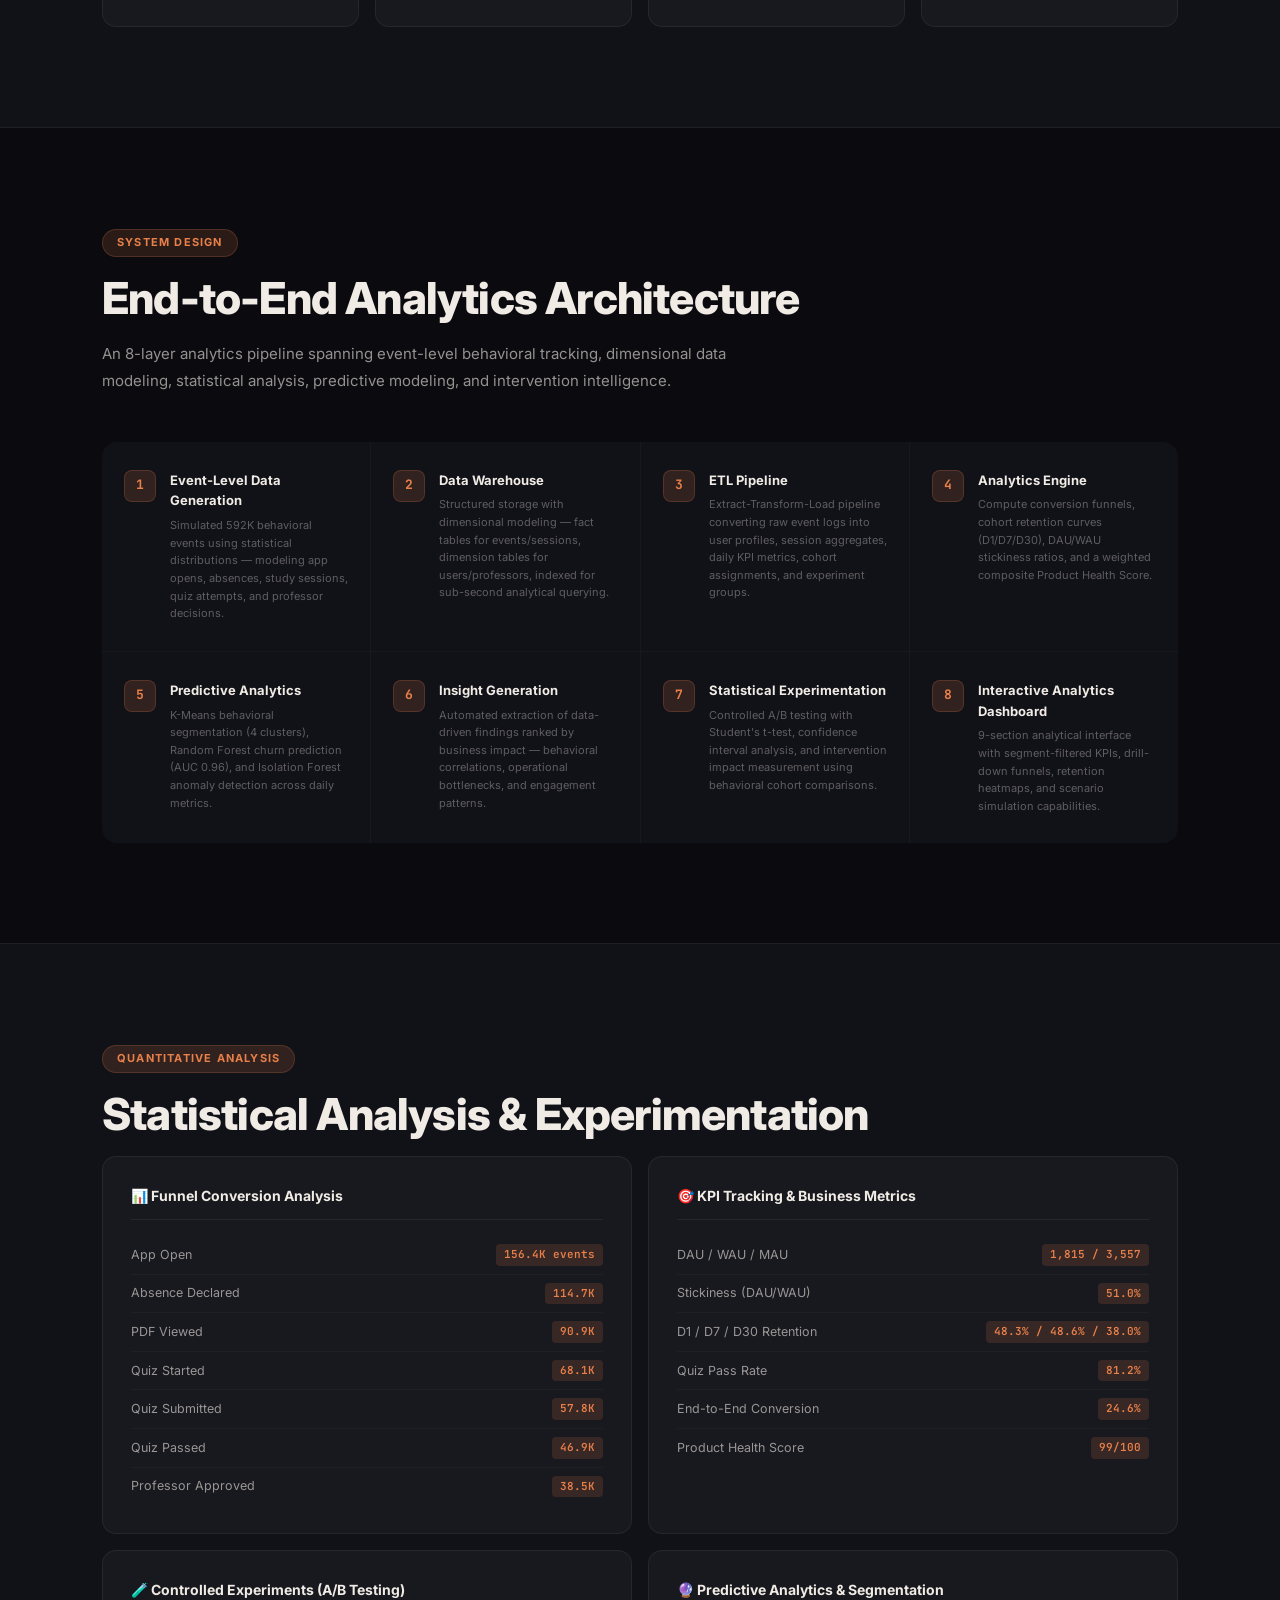
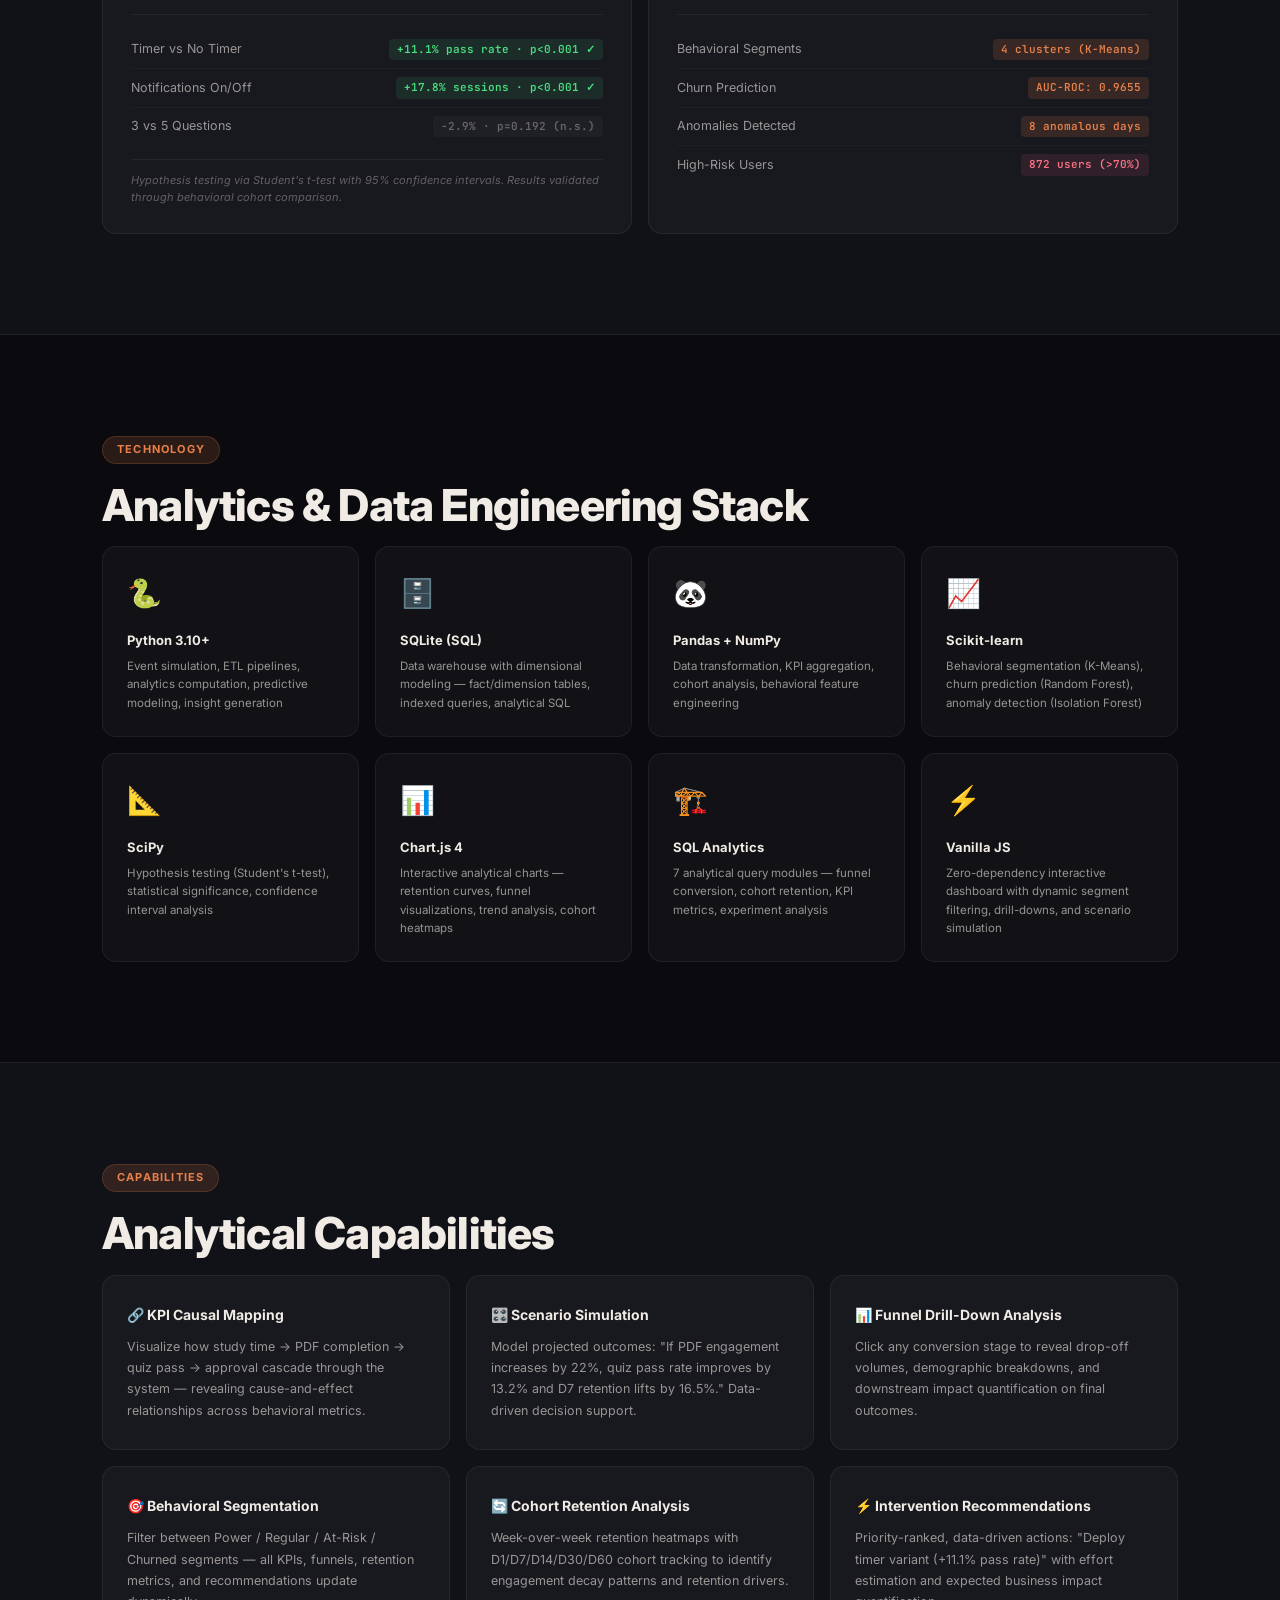
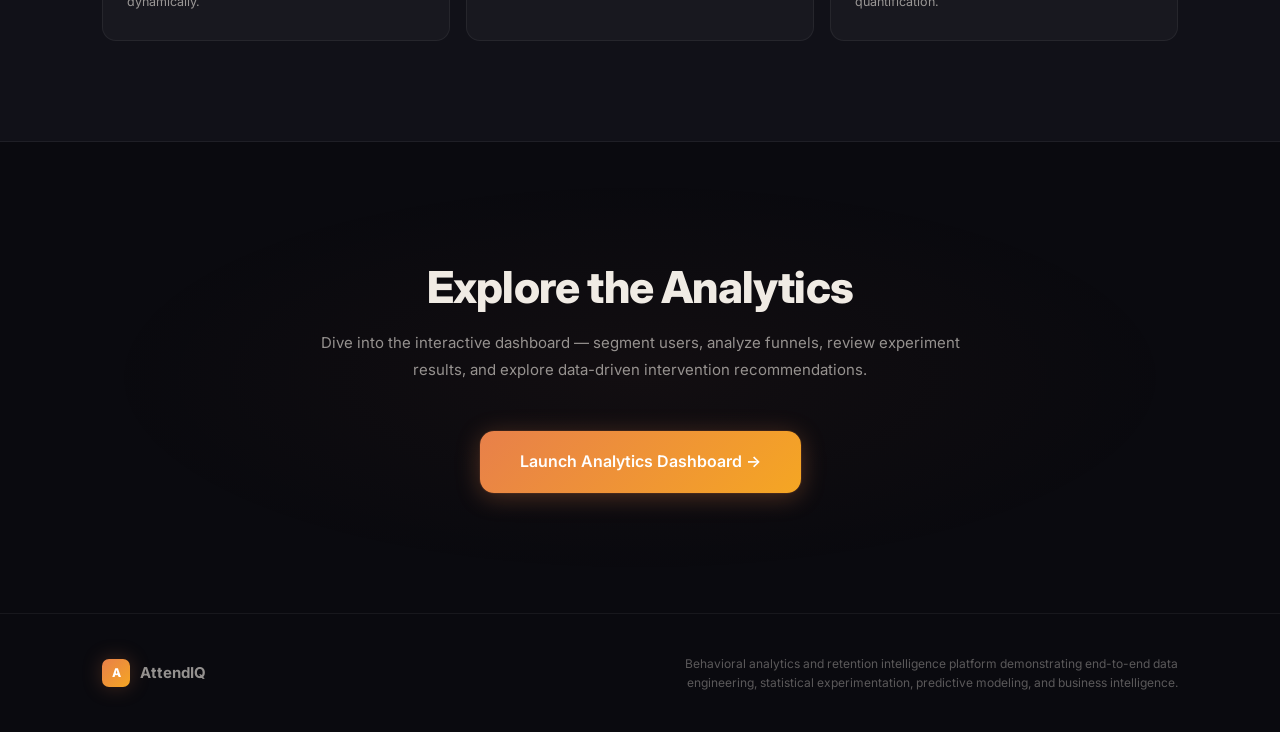
==== commit 49d95063: "feat: add About section to landing page — Why, Data Source, How We Built It - 3 storytelling cards: " ====
--- a/dashboard/index.html
+++ b/dashboard/index.html
@@ -34,13 +34,72 @@
   <p class="hero-sub">AttendIQ is a behavioral analytics platform that models 5,000 student journeys across 90 days, identifies funnel bottlenecks, predicts churn risk using machine learning, and validates interventions through controlled experimentation — generating actionable, data-driven insights for retention optimization.</p>
   <div class="hero-actions">
     <a href="app.html" class="btn btn-primary">Explore Analytics Dashboard</a>
-    <a href="#insights" class="btn btn-ghost">View Key Findings ↓</a>
+    <a href="#about" class="btn btn-ghost">About This Project ↓</a>
   </div>
   <div class="hero-stats">
     <div class="hero-stat"><span class="hero-stat-val">5,000</span><span class="hero-stat-lbl">Users Analyzed</span></div>
     <div class="hero-stat"><span class="hero-stat-val">592K</span><span class="hero-stat-lbl">Behavioral Events</span></div>
     <div class="hero-stat"><span class="hero-stat-val">24.6%</span><span class="hero-stat-lbl">End-to-End Conversion</span></div>
     <div class="hero-stat"><span class="hero-stat-val">0.96</span><span class="hero-stat-lbl">Churn AUC-ROC</span></div>
+  </div>
+</section>
+
+<!-- ═══ ABOUT THIS PROJECT ═══ -->
+<section class="section section-dark" id="about">
+  <div class="container">
+    <div class="section-badge">About This Project</div>
+    <h2>The Story Behind AttendIQ</h2>
+    <p class="section-desc">AttendIQ was built to answer a fundamental question: <strong>Can we use behavioral data science to transform a broken, manual attendance recovery process into an intelligent, data-driven system?</strong> Here's the full picture.</p>
+
+    <div class="about-grid">
+      <div class="about-card">
+        <div class="about-icon">🤔</div>
+        <h3>Why This Exists</h3>
+        <p>In most educational institutions, attendance recovery is a <strong>black box</strong> — students submit make-up work, professors approve or reject it, and no one tracks what happens in between. There is zero visibility into where students drop off, which interventions work, or who is at risk of giving up entirely.</p>
+        <p>AttendIQ was built to bring <strong>product analytics thinking</strong> (the kind used by Netflix, Spotify, and Duolingo) to this overlooked educational process. The goal: treat each student's recovery journey like a user funnel, measure every stage, predict churn before it happens, and statistically validate which interventions actually move the needle.</p>
+        <div class="about-highlight">
+          <span class="about-hl-icon">💡</span>
+          <span>This is not just a dashboard — it's a <strong>Decision Science framework</strong> that generates actionable, evidence-based recommendations.</span>
+        </div>
+      </div>
+
+      <div class="about-card">
+        <div class="about-icon">📦</div>
+        <h3>Data Source & Methodology</h3>
+        <p>The dataset was <strong>synthetically generated using statistical distributions</strong> that mirror real-world educational behavioral patterns. We modeled <strong>5,000 unique students</strong> across a 90-day semester, generating 592,000+ event-level records.</p>
+        <div class="about-data-grid">
+          <div class="about-data-item"><span class="about-data-num">5,000</span><span class="about-data-lbl">Simulated Users</span></div>
+          <div class="about-data-item"><span class="about-data-num">592K</span><span class="about-data-lbl">Behavioral Events</span></div>
+          <div class="about-data-item"><span class="about-data-num">90</span><span class="about-data-lbl">Days Tracked</span></div>
+          <div class="about-data-item"><span class="about-data-num">7</span><span class="about-data-lbl">Funnel Stages</span></div>
+        </div>
+        <p>Each user's journey includes: app opens, absence declarations, PDF study sessions (with realistic duration distributions), quiz attempts and scores, and professor approval decisions. The data captures real behavioral variance — Power Users who complete 70+ sessions, At-Risk students who barely engage, and Churned users who abandon the process entirely.</p>
+        <div class="about-highlight">
+          <span class="about-hl-icon">📊</span>
+          <span>All correlations, retention curves, and segment behaviors emerge naturally from the simulated data — nothing is hardcoded.</span>
+        </div>
+      </div>
+
+      <div class="about-card">
+        <div class="about-icon">🏗️</div>
+        <h3>How We Built It</h3>
+        <p>AttendIQ follows an <strong>8-layer end-to-end pipeline</strong>, from raw event generation to interactive decision support:</p>
+        <ol class="about-steps">
+          <li><strong>Data Generation</strong> — Python script simulates 592K events using Poisson, Normal, and Beta distributions calibrated from educational research.</li>
+          <li><strong>Data Warehouse</strong> — SQLite database with star-schema design: fact tables (events, sessions) and dimension tables (users, professors).</li>
+          <li><strong>ETL Pipeline</strong> — Pandas-powered extraction transforms raw logs into user profiles, session aggregates, and daily KPI time-series.</li>
+          <li><strong>Analytics Engine</strong> — Computes conversion funnels, cohort retention (D1/D7/D30), stickiness ratios, and a weighted Product Health Score.</li>
+          <li><strong>ML Models</strong> — K-Means clustering (4 segments), Random Forest churn predictor (AUC 0.9655), Isolation Forest anomaly detection.</li>
+          <li><strong>A/B Testing</strong> — Student's two-sample t-test validates 3 intervention experiments with 95% confidence intervals.</li>
+          <li><strong>Insight Engine</strong> — Automated discovery of patterns, correlations, and operational bottlenecks ranked by business impact.</li>
+          <li><strong>Interactive Dashboard</strong> — 18 Chart.js visualizations with cross-filtering, drill-downs, and a data-driven scenario simulator.</li>
+        </ol>
+        <div class="about-highlight">
+          <span class="about-hl-icon">⚡</span>
+          <span>Zero external dependencies — the entire frontend runs on vanilla JavaScript. No React, no npm, no build step.</span>
+        </div>
+      </div>
+    </div>
   </div>
 </section>
 
--- a/dashboard/css/landing.css
+++ b/dashboard/css/landing.css
@@ -443,6 +443,96 @@
 }
 .feature p { font-size: 12.5px; color: var(--text2); line-height: 1.7; }
 
+/* ═══ ABOUT SECTION ═══ */
+.about-grid {
+  display: grid; grid-template-columns: 1fr; gap: 20px;
+}
+.about-card {
+  padding: 36px 32px; border-radius: 16px;
+  background: var(--bg-card);
+  border: 1px solid var(--border);
+  transition: all 0.4s ease;
+}
+.about-card:hover {
+  border-color: var(--border-hover);
+  box-shadow: 0 16px 48px rgba(0,0,0,0.25);
+  transform: translateY(-2px);
+}
+.about-icon {
+  font-size: 36px; margin-bottom: 18px;
+  display: inline-block;
+}
+.about-card h3 {
+  font-size: 20px; font-weight: 800; color: var(--text);
+  margin-bottom: 16px; letter-spacing: -0.3px;
+}
+.about-card p {
+  font-size: 14px; color: var(--text2);
+  line-height: 1.8; margin-bottom: 16px;
+}
+.about-card p strong { color: var(--text); }
+.about-highlight {
+  display: flex; align-items: flex-start; gap: 12px;
+  padding: 16px 20px; border-radius: 12px;
+  background: rgba(232,128,74,0.06);
+  border: 1px solid rgba(232,128,74,0.15);
+  margin-top: 20px;
+}
+.about-hl-icon { font-size: 20px; flex-shrink: 0; line-height: 1.4; }
+.about-highlight span {
+  font-size: 13px; color: var(--text2); line-height: 1.7;
+}
+.about-highlight strong { color: var(--accent); }
+
+/* About Data Stats Mini Grid */
+.about-data-grid {
+  display: grid; grid-template-columns: repeat(4, 1fr);
+  gap: 1px; margin: 20px 0;
+  background: var(--border); border-radius: 12px; overflow: hidden;
+}
+.about-data-item {
+  display: flex; flex-direction: column; align-items: center;
+  padding: 20px 12px;
+  background: rgba(10,10,15,0.6);
+  transition: background 0.3s;
+}
+.about-data-item:hover { background: rgba(255,255,255,0.03); }
+.about-data-num {
+  font-family: 'JetBrains Mono', monospace;
+  font-size: 22px; font-weight: 700; color: var(--accent);
+}
+.about-data-lbl {
+  font-size: 10px; color: var(--text3);
+  text-transform: uppercase; letter-spacing: 1px;
+  margin-top: 4px; font-weight: 500;
+}
+
+/* About Pipeline Steps */
+.about-steps {
+  list-style: none; counter-reset: step;
+  padding: 0; margin: 8px 0 4px;
+}
+.about-steps li {
+  counter-increment: step;
+  display: flex; align-items: flex-start; gap: 14px;
+  padding: 12px 0;
+  border-bottom: 1px solid rgba(255,255,255,0.04);
+  font-size: 13px; color: var(--text2); line-height: 1.7;
+}
+.about-steps li:last-child { border-bottom: none; }
+.about-steps li::before {
+  content: counter(step);
+  flex-shrink: 0;
+  width: 26px; height: 26px; border-radius: 7px;
+  background: var(--accent-glow);
+  border: 1px solid rgba(232,128,74,0.2);
+  display: flex; align-items: center; justify-content: center;
+  font-family: 'JetBrains Mono', monospace;
+  font-size: 11px; font-weight: 700; color: var(--accent);
+  margin-top: 1px;
+}
+.about-steps li strong { color: var(--text); }
+
 /* ═══ FOOTER ═══ */
 .footer {
   padding: 40px 0; border-top: 1px solid var(--border);
@@ -478,4 +568,5 @@
   .hero-brand-word { letter-spacing: -2px; }
   .footer-inner { flex-direction: column; text-align: center; }
   .footer-text { text-align: center; }
-}
+  .about-data-grid { grid-template-columns: repeat(2, 1fr); }
+}
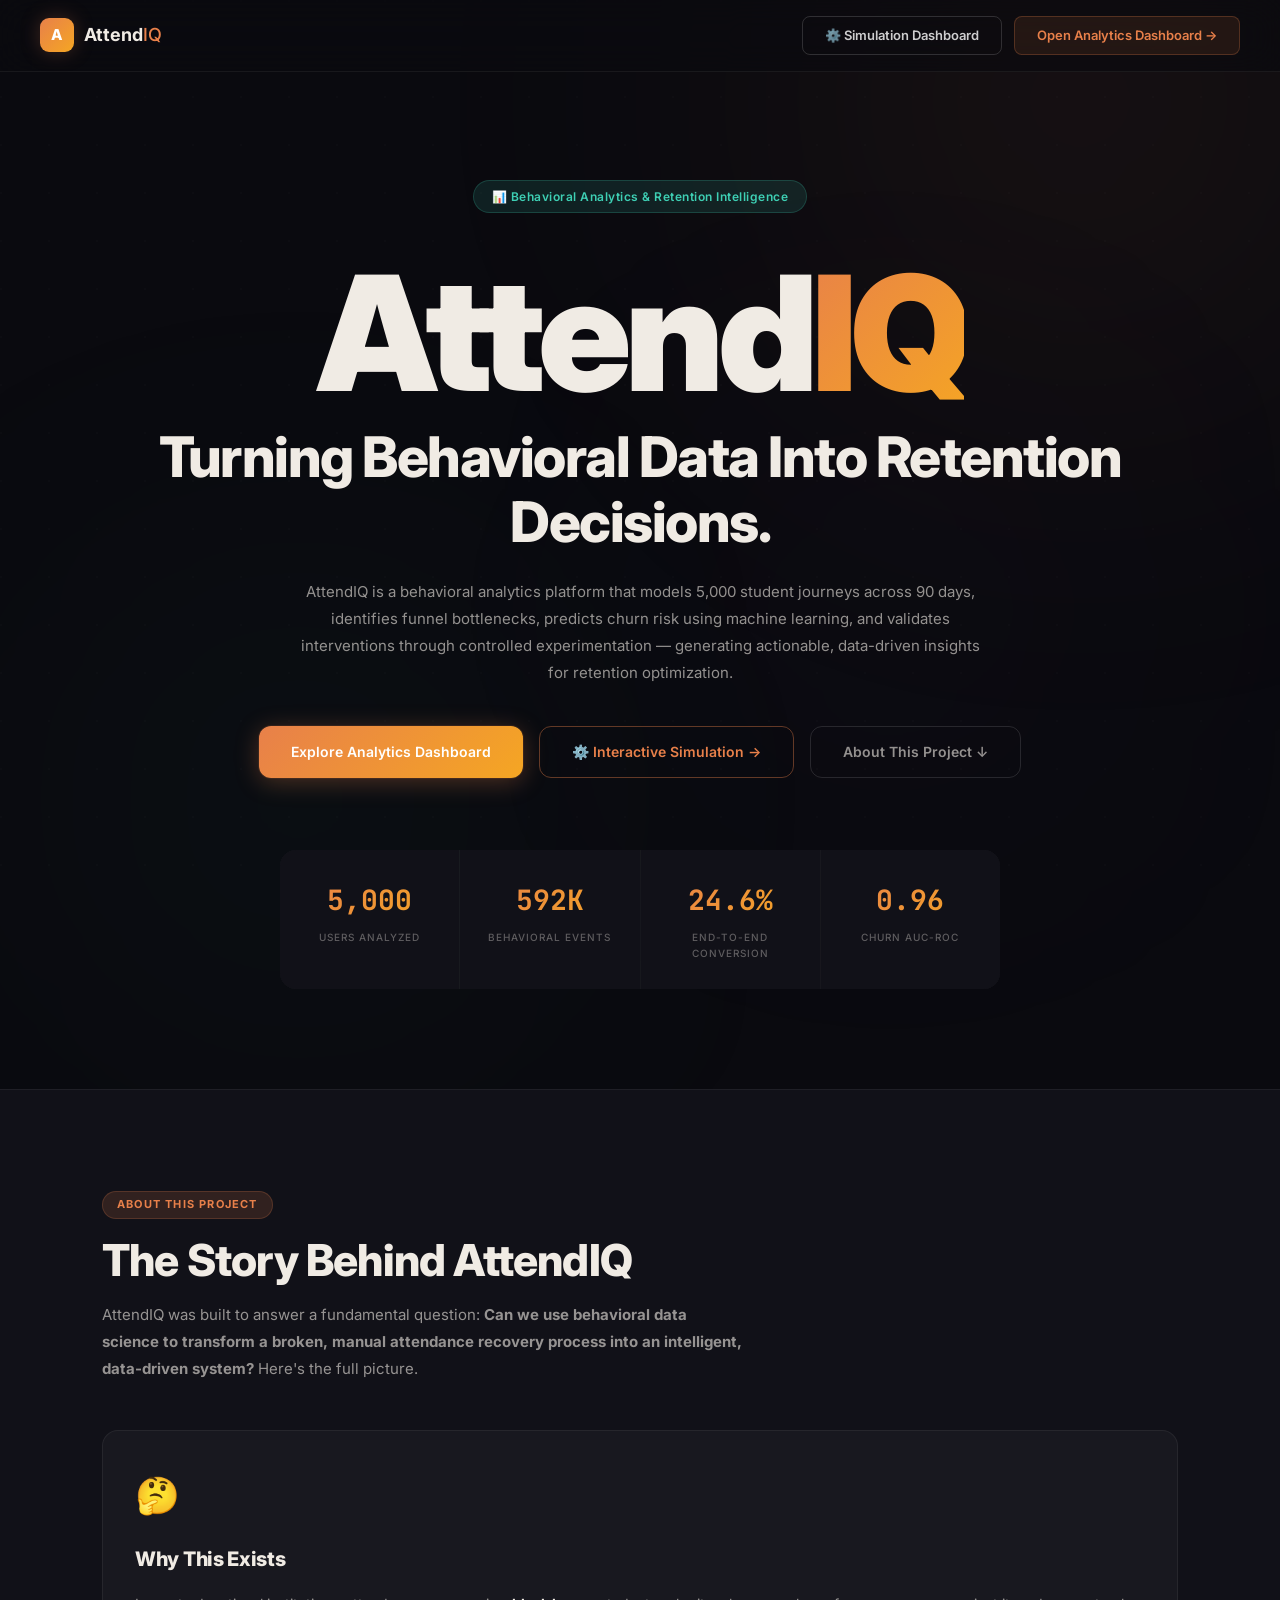
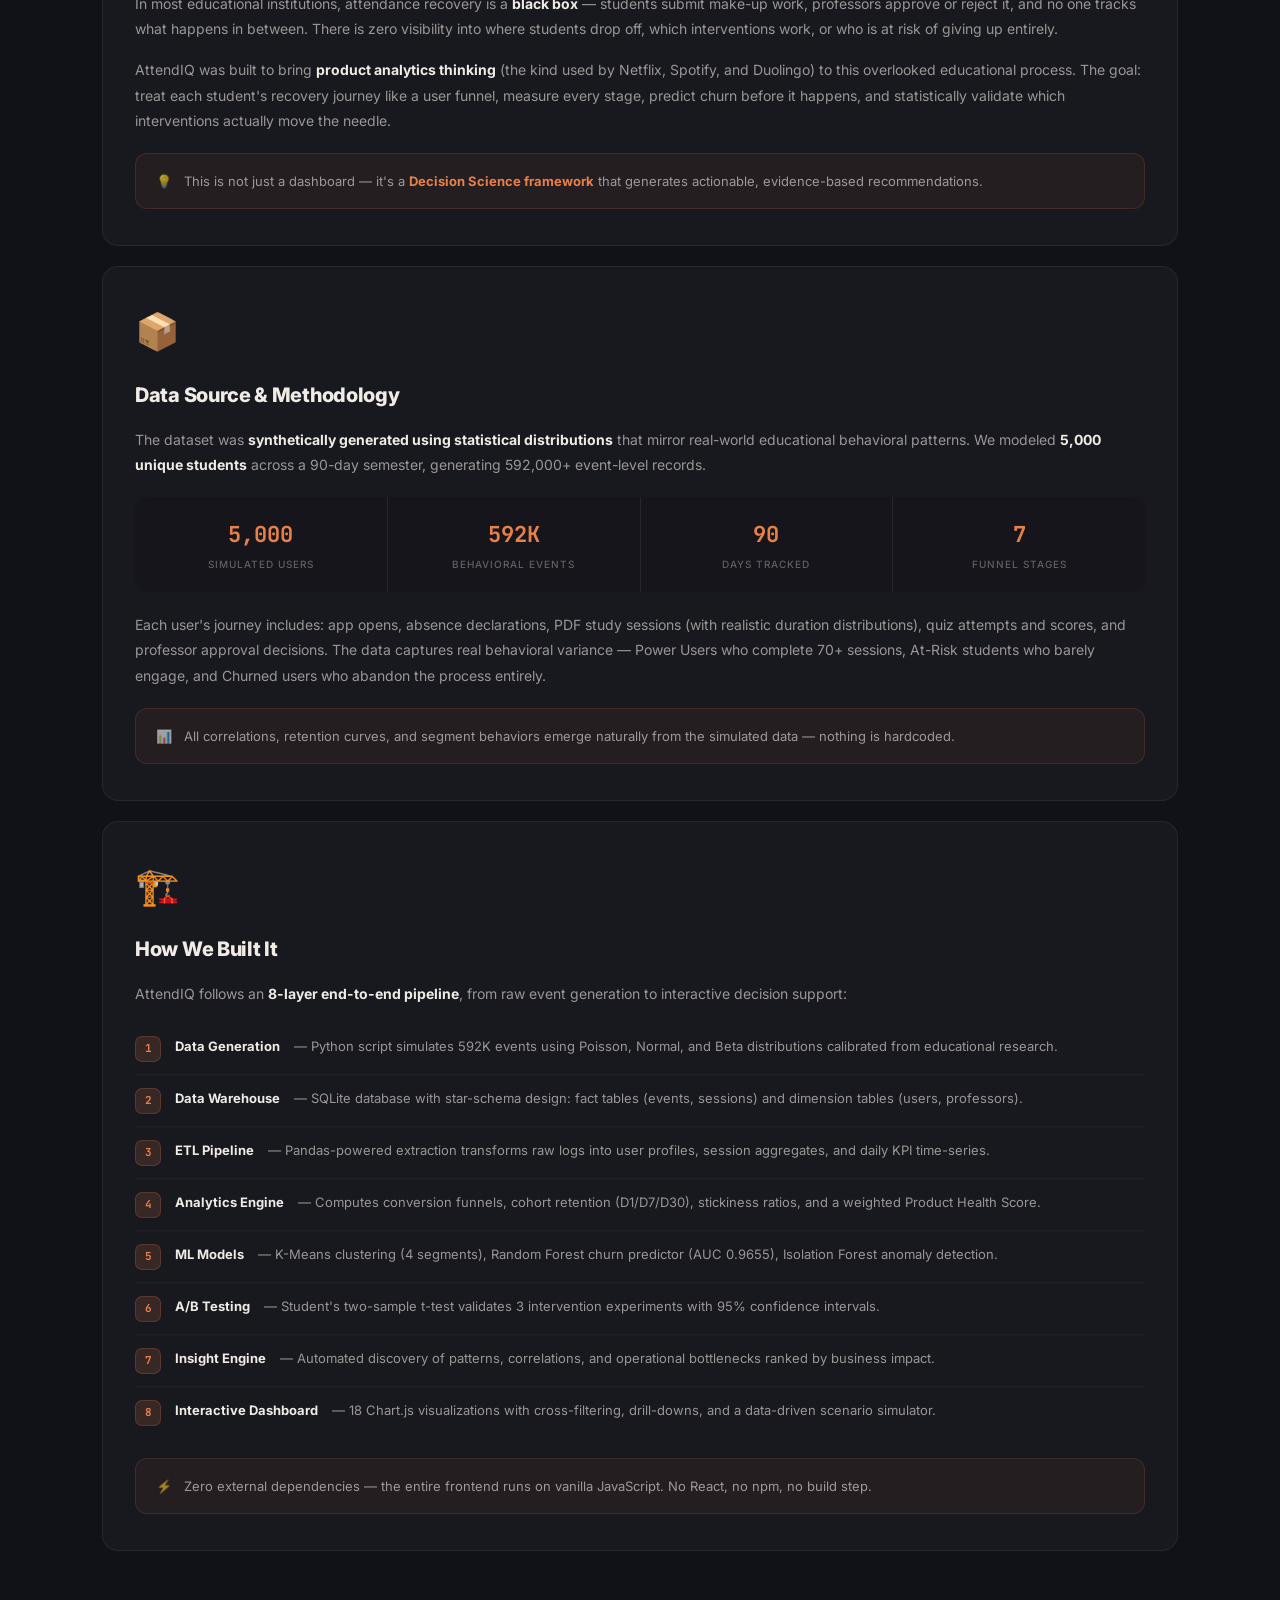
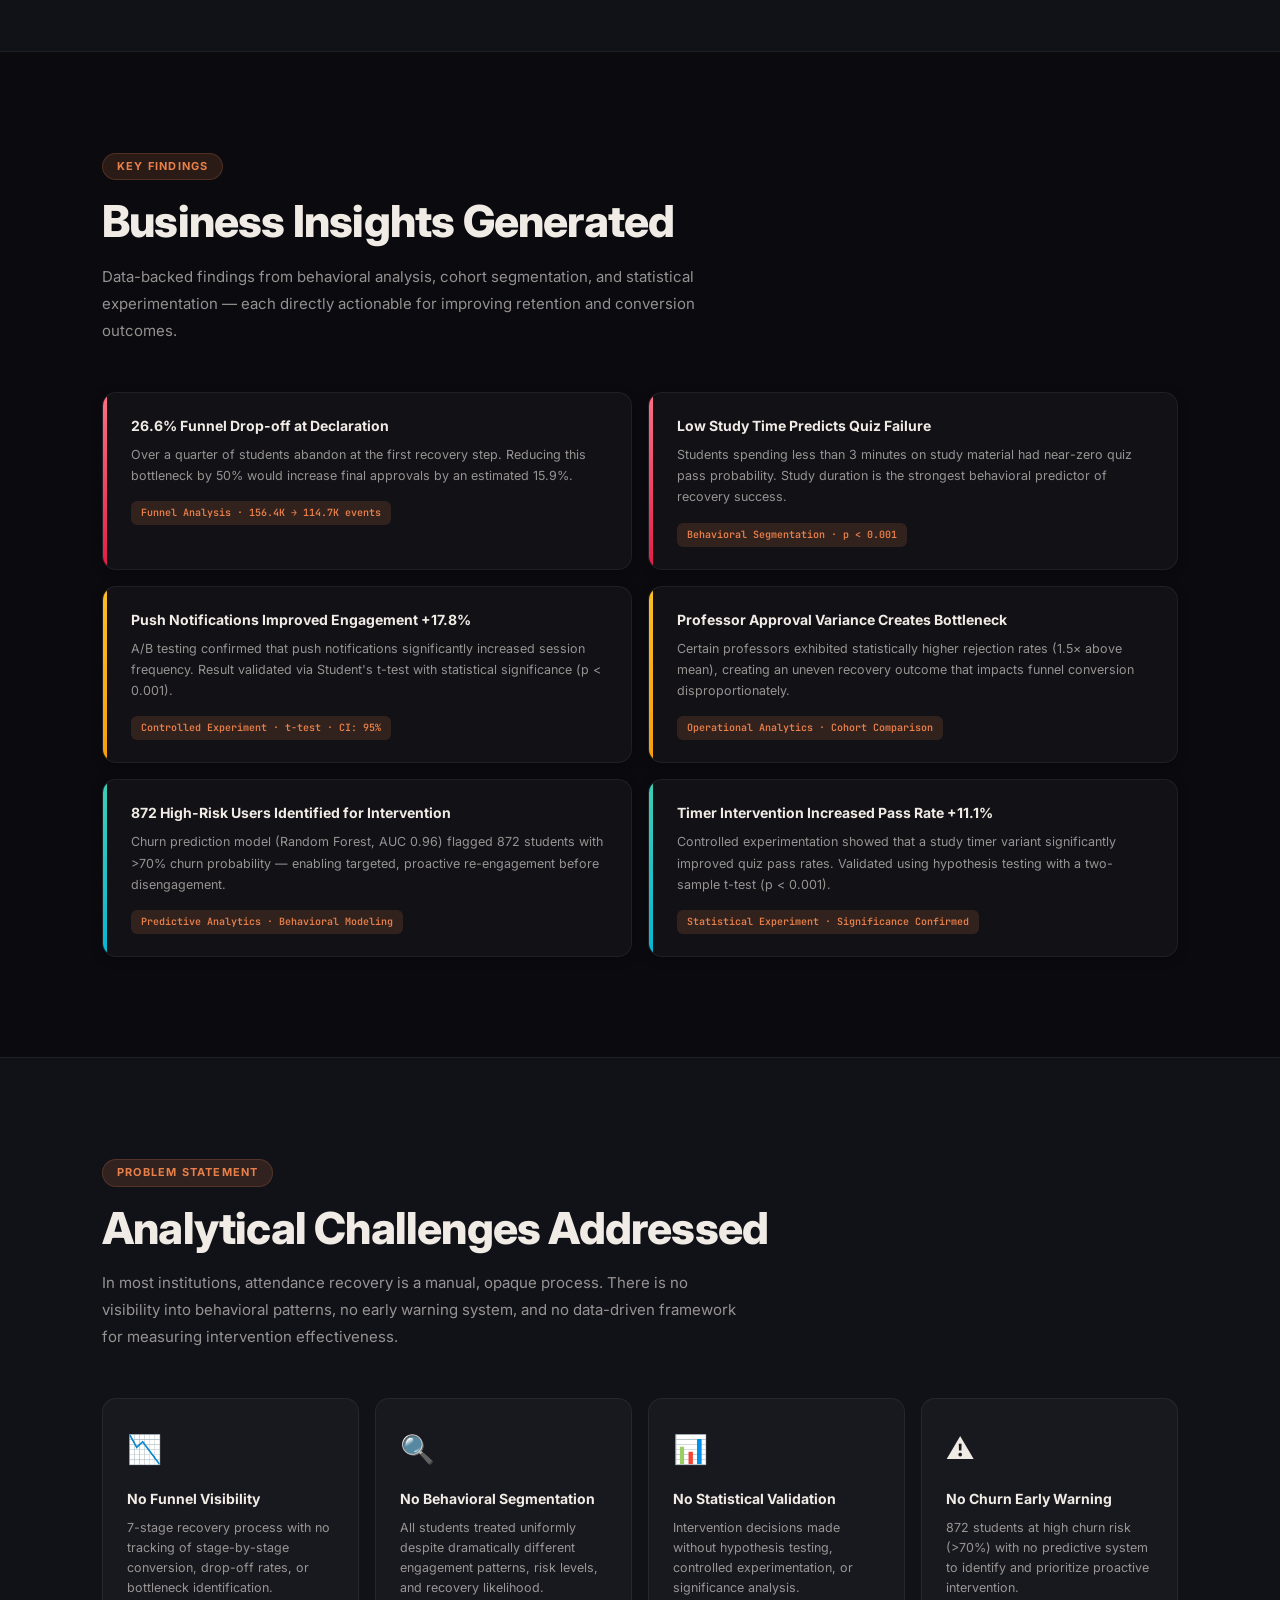
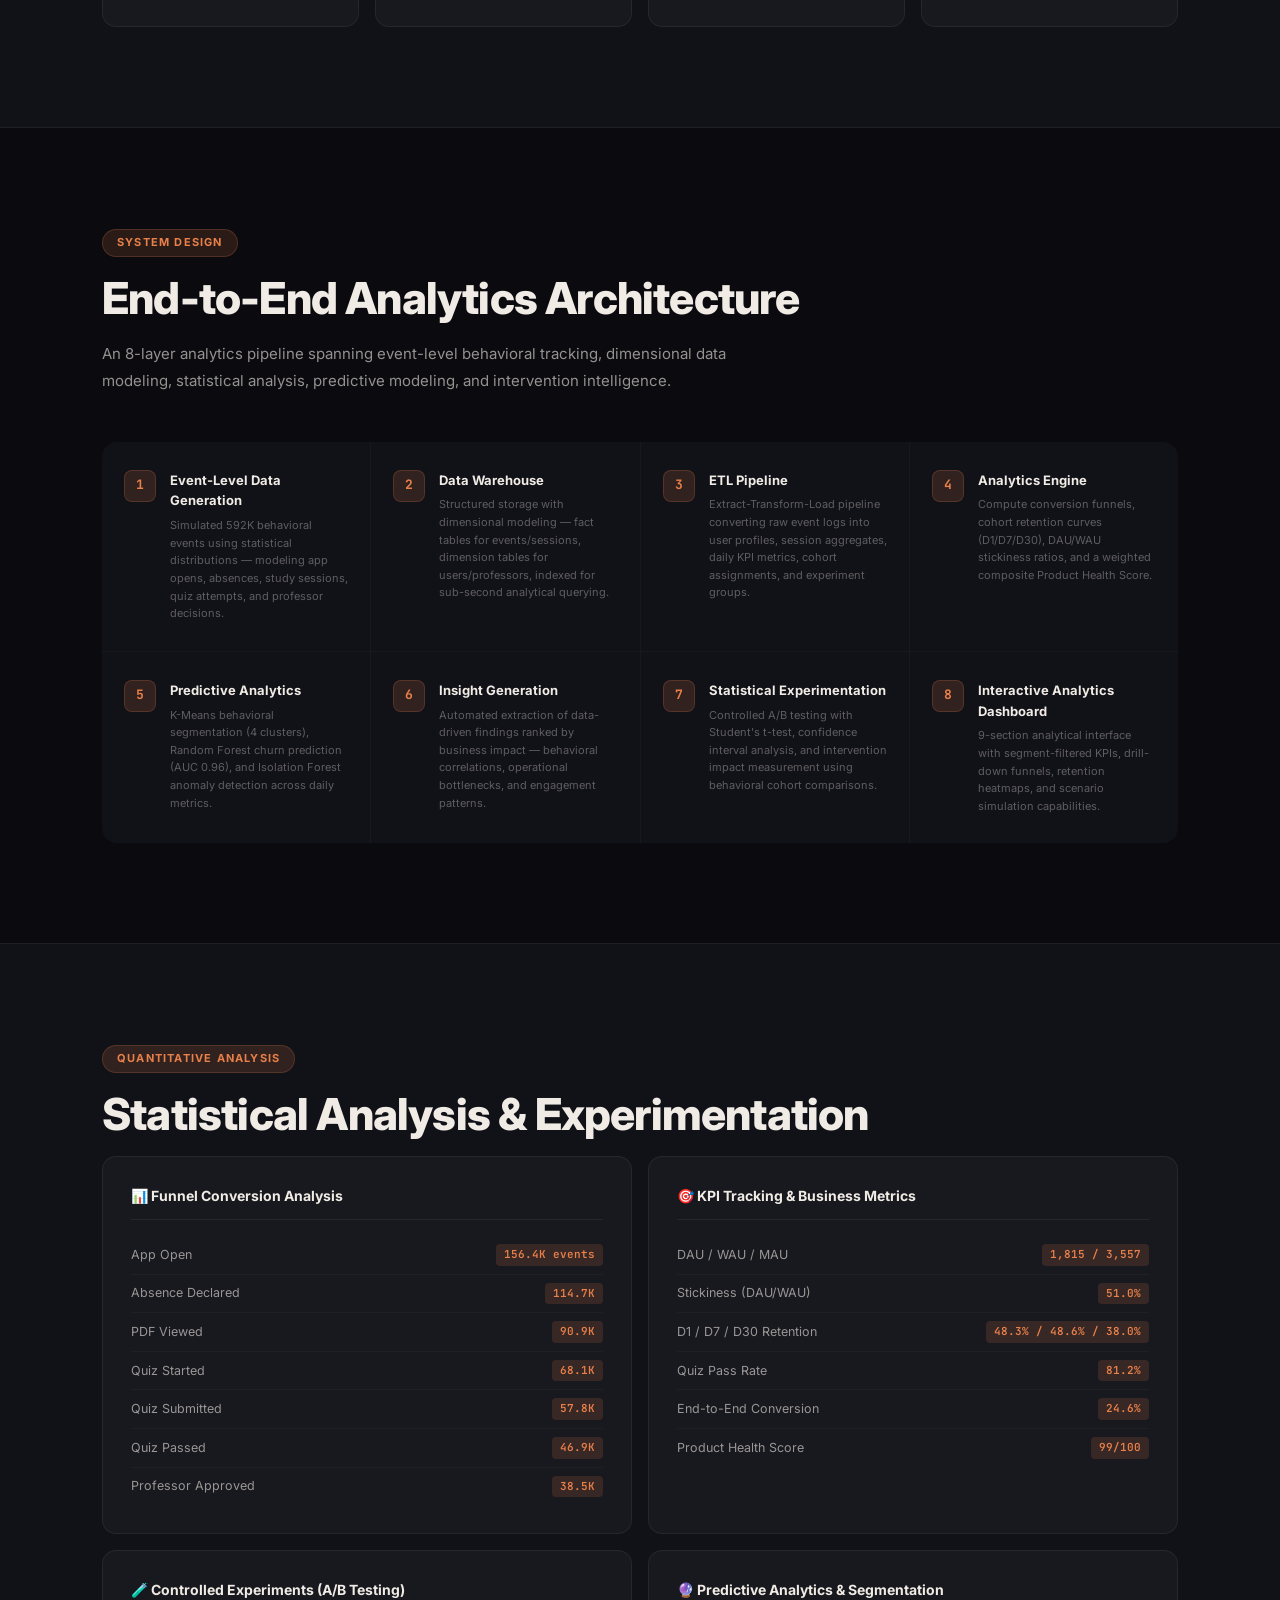
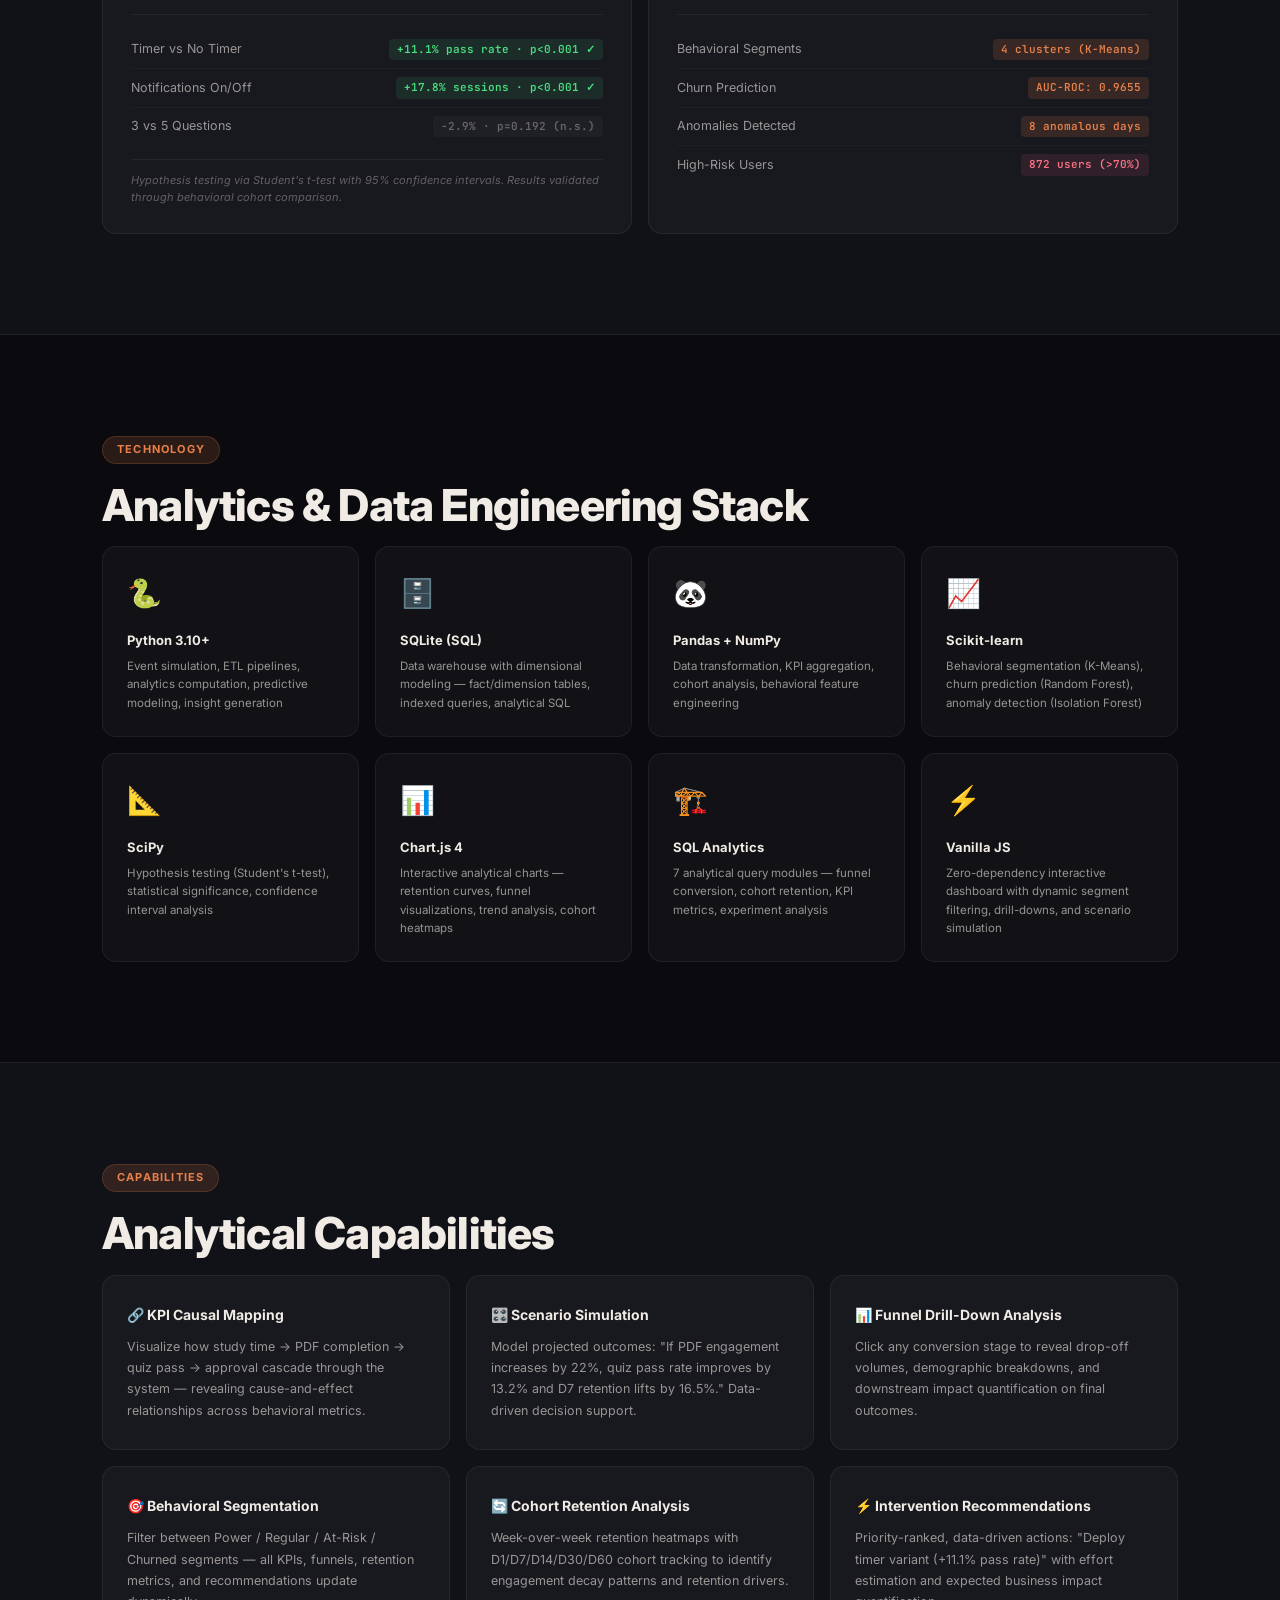
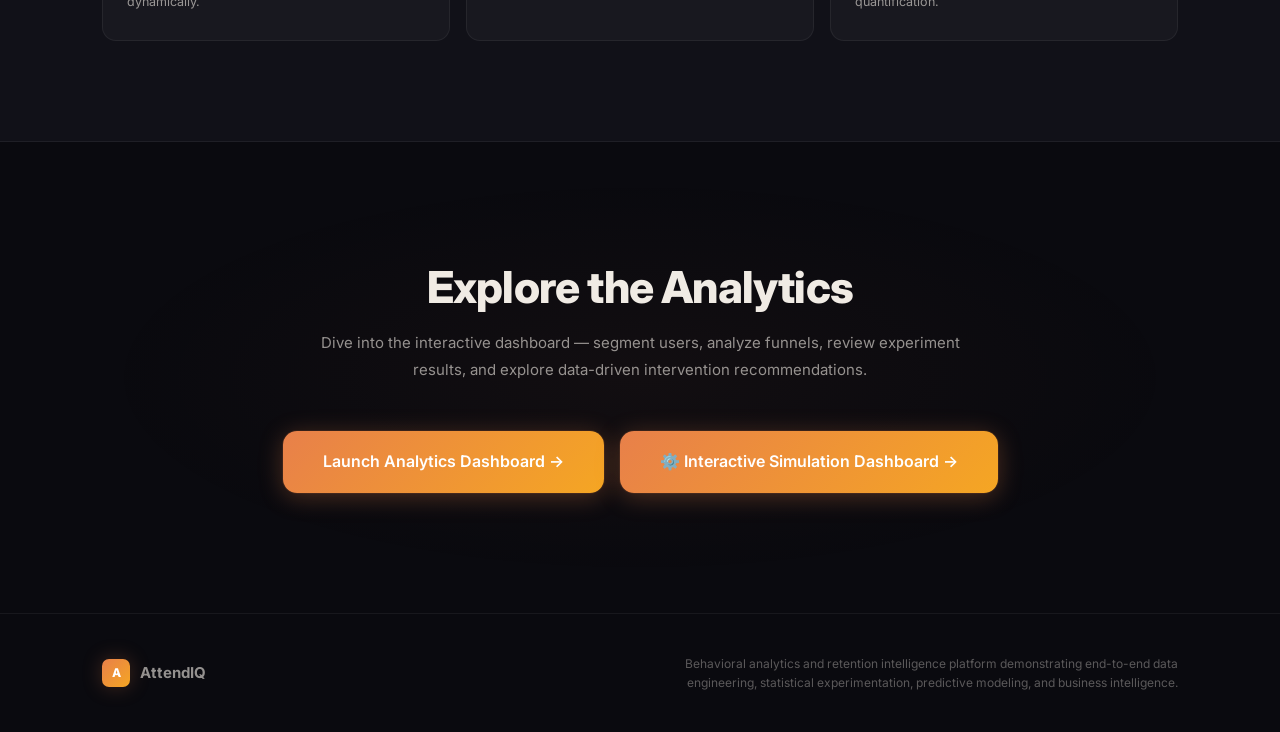
==== commit 69128cd9: "feat: add navigation links to simulation dashboard from all pages - Landing page (index.html): Added" ====
--- a/dashboard/index.html
+++ b/dashboard/index.html
@@ -17,7 +17,10 @@
 <!-- ═══ NAV ═══ -->
 <nav class="nav">
   <div class="nav-brand"><div class="logo">A</div><span class="brand">Attend<em>IQ</em></span></div>
-  <a href="app.html" class="nav-cta">Open Analytics Dashboard →</a>
+  <div style="display:flex;align-items:center;gap:12px;">
+    <a href="simulation.html" class="nav-cta" style="background:transparent;border:1px solid rgba(255,255,255,0.15);color:rgba(255,255,255,0.8);">⚙️ Simulation Dashboard</a>
+    <a href="app.html" class="nav-cta">Open Analytics Dashboard →</a>
+  </div>
 </nav>
 
 <!-- ═══ HERO ═══ -->
@@ -34,6 +37,7 @@
   <p class="hero-sub">AttendIQ is a behavioral analytics platform that models 5,000 student journeys across 90 days, identifies funnel bottlenecks, predicts churn risk using machine learning, and validates interventions through controlled experimentation — generating actionable, data-driven insights for retention optimization.</p>
   <div class="hero-actions">
     <a href="app.html" class="btn btn-primary">Explore Analytics Dashboard</a>
+    <a href="simulation.html" class="btn btn-ghost" style="border-color:rgba(232,128,74,0.4);color:#e8804a;">⚙️ Interactive Simulation →</a>
     <a href="#about" class="btn btn-ghost">About This Project ↓</a>
   </div>
   <div class="hero-stats">
@@ -302,7 +306,10 @@
   <div class="container" style="text-align:center">
     <h2>Explore the Analytics</h2>
     <p class="section-desc" style="margin-left:auto;margin-right:auto">Dive into the interactive dashboard — segment users, analyze funnels, review experiment results, and explore data-driven intervention recommendations.</p>
-    <a href="app.html" class="btn btn-primary btn-lg">Launch Analytics Dashboard →</a>
+    <div style="display:flex;gap:16px;justify-content:center;flex-wrap:wrap;">
+      <a href="app.html" class="btn btn-primary btn-lg">Launch Analytics Dashboard →</a>
+      <a href="simulation.html" class="btn btn-primary btn-lg" style="background:linear-gradient(135deg,#e8804a,#f5a623);">⚙️ Interactive Simulation Dashboard →</a>
+    </div>
   </div>
 </section>
 
